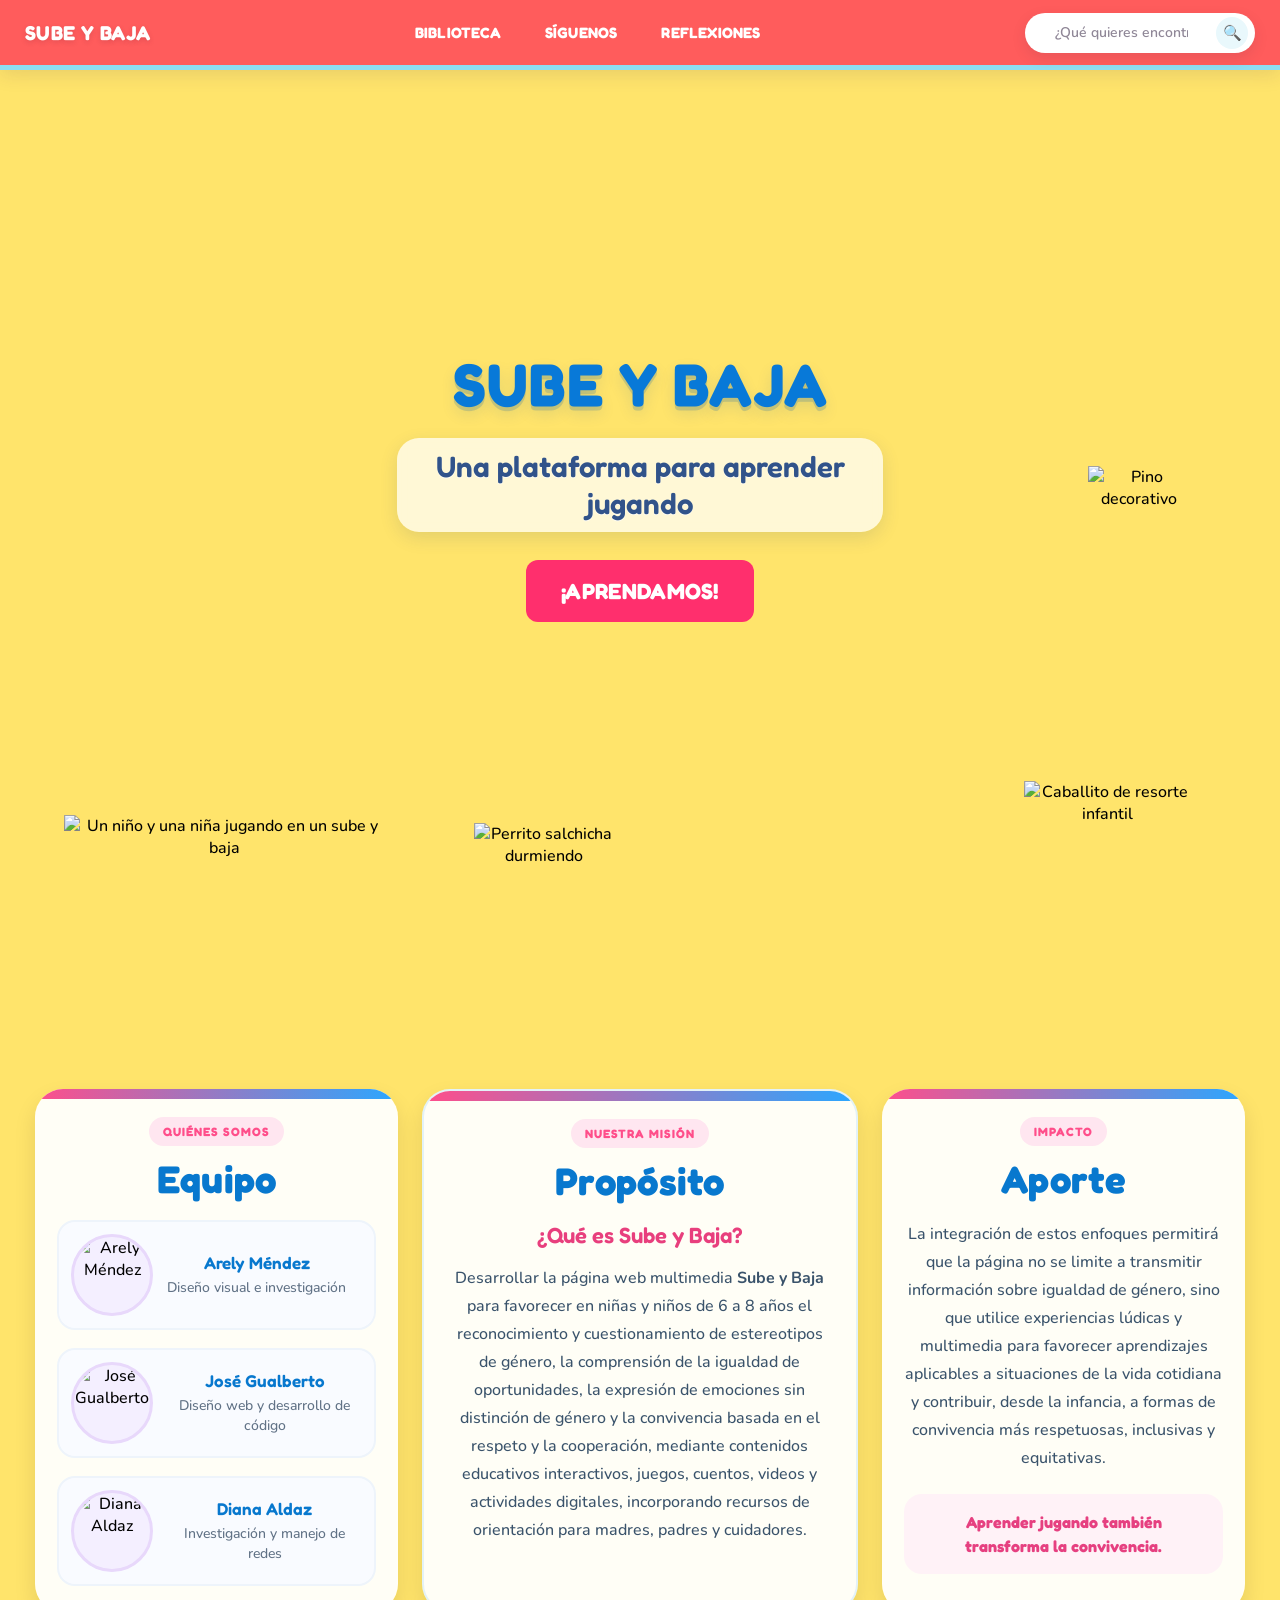
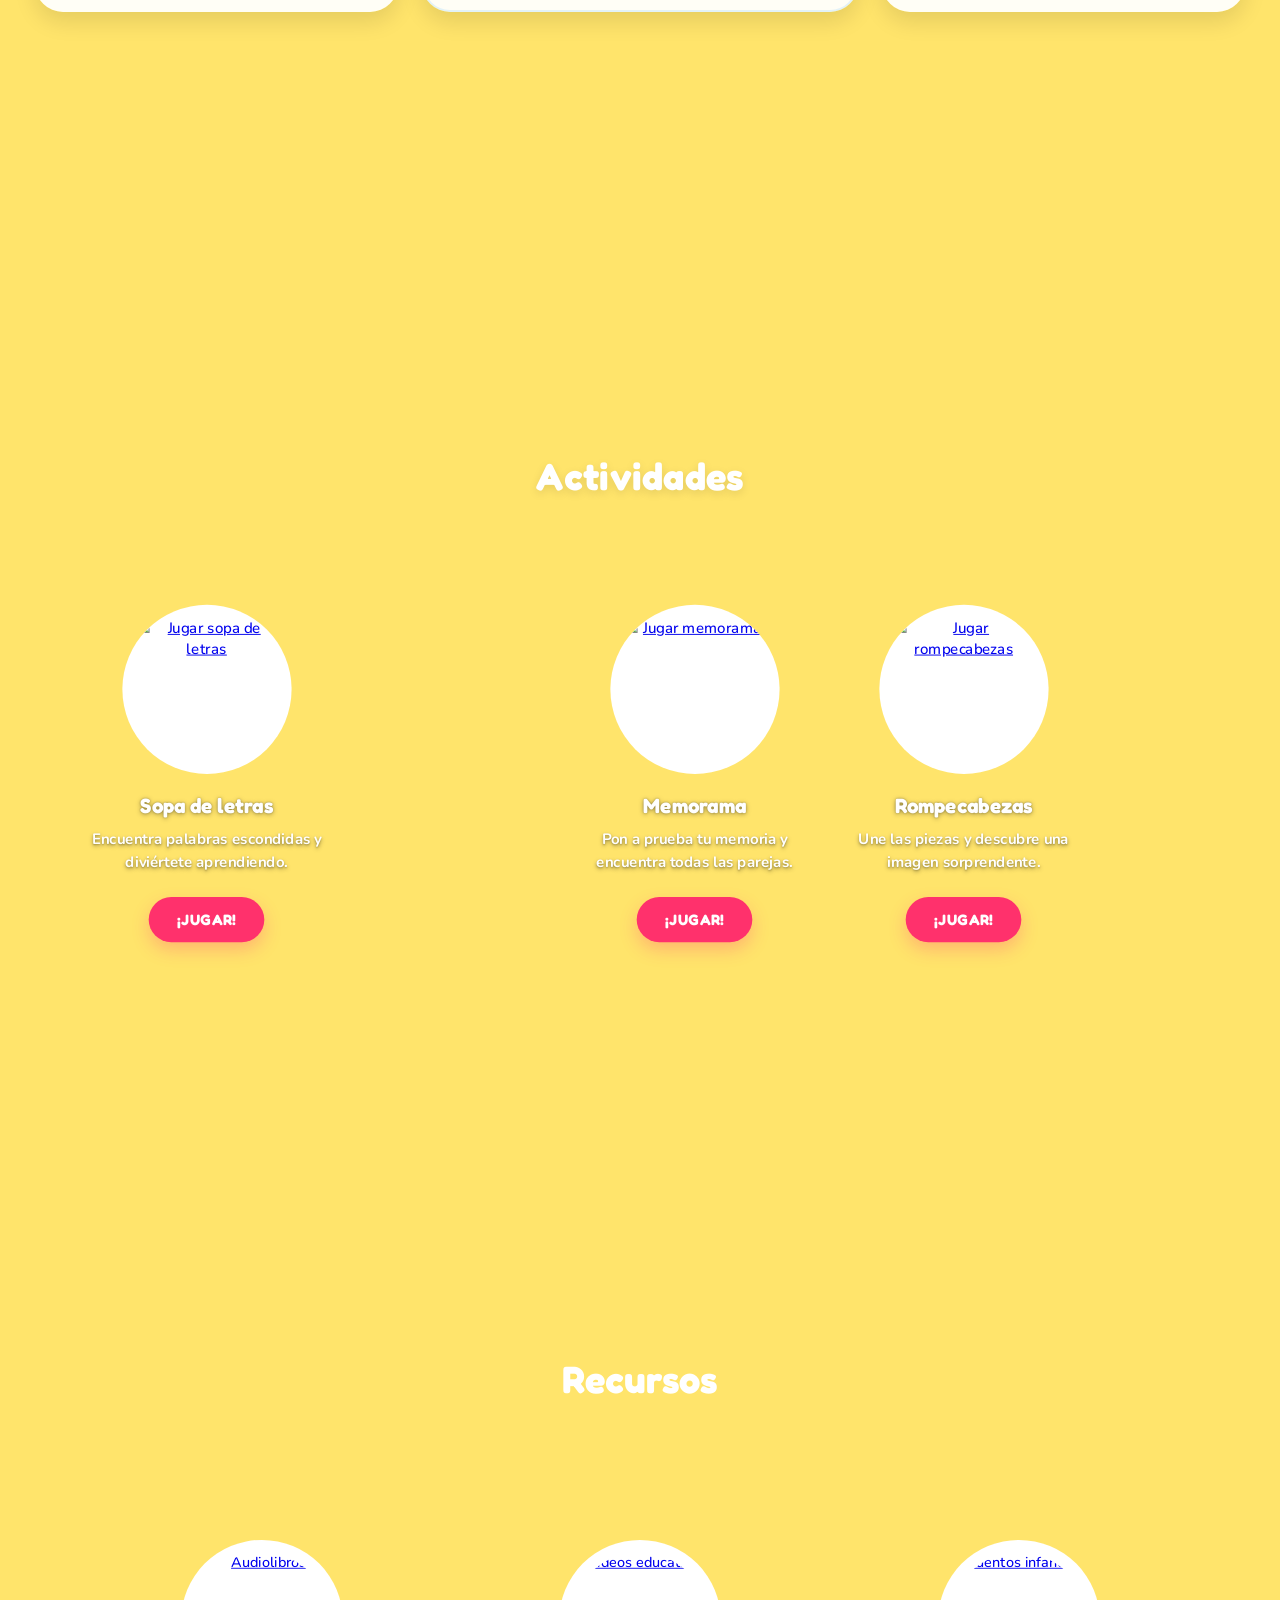
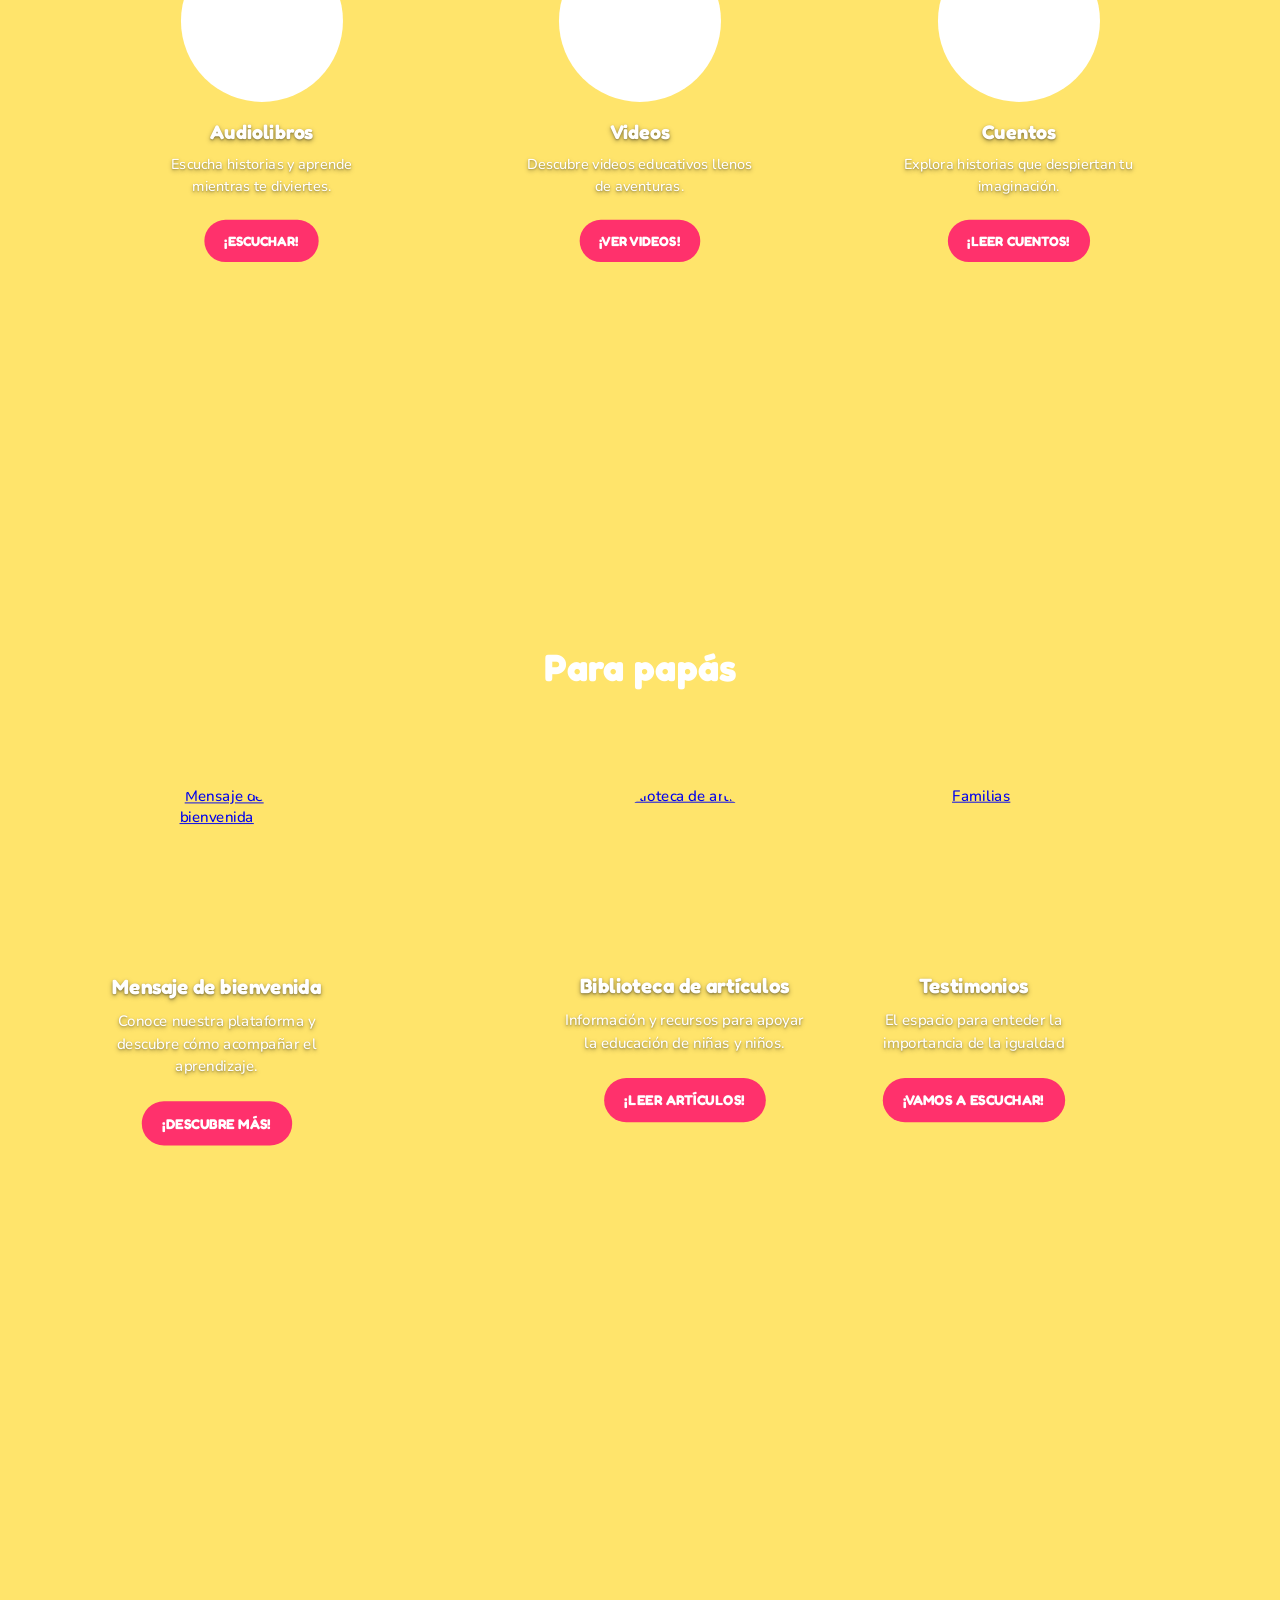
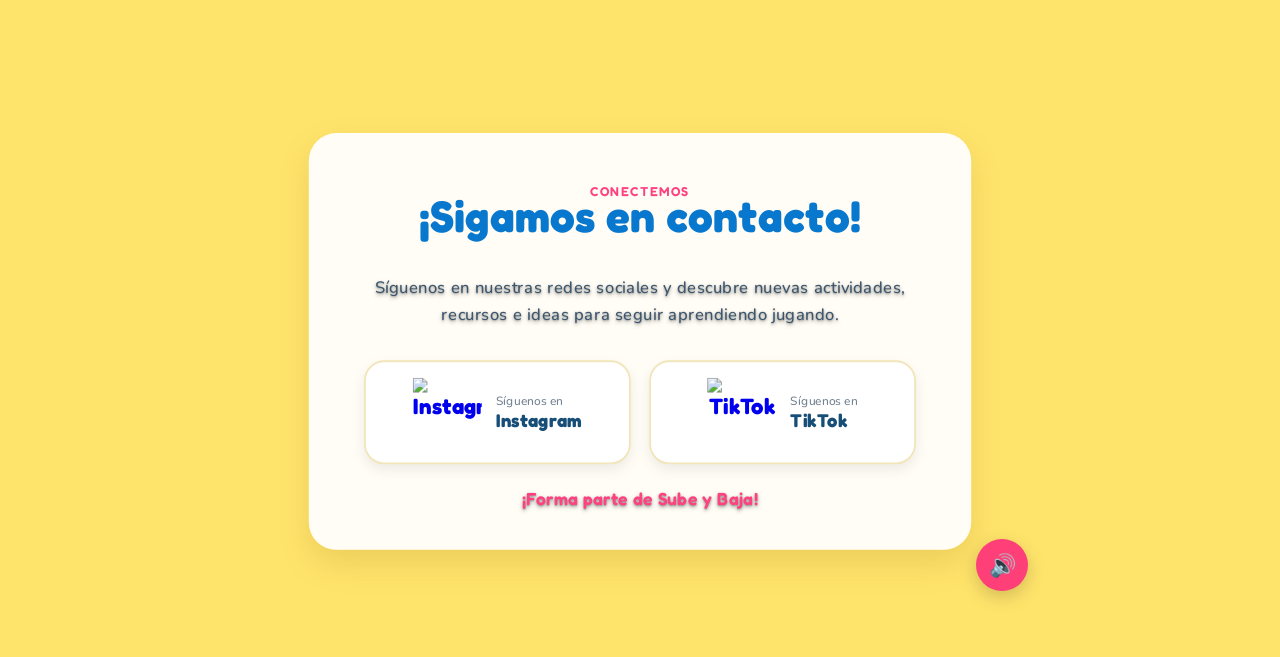
==== index.html @ 39d64b4e "Add files via upload" ====
<!DOCTYPE html>
<html lang="es">

<head>
    <meta charset="UTF-8">
    <meta name="viewport" content="width=device-width, initial-scale=1.0">

    <title>Sube y Baja</title>
    <link rel="icon" type="image/png" href="imagenes/icono.png">
    
<link rel="icon" id="favicon-animado" type="image/png" href="imagenes/icono.png">

<link rel="preconnect" href="https://fonts.googleapis.com">
<link rel="preconnect" href="https://fonts.gstatic.com" crossorigin>

<link href="https://fonts.googleapis.com/css2?family=Fredoka:wght@400;500;600;700&family=Nunito:wght@400;500;600;700;800&display=swap" rel="stylesheet">
    <link rel="stylesheet" href="estilo.css">
</head>

<script>
    const favicon = document.getElementById("favicon-animado");

    const imagen = new Image();

    const canvas = document.createElement("canvas");
    canvas.width = 64;
    canvas.height = 64;

    const ctx = canvas.getContext("2d");

    let angulo = 0;

    // Configurar la carga ANTES de asignar la imagen
    imagen.onload = function () {

        if (window.matchMedia("(prefers-reduced-motion: reduce)").matches) {
            return;
        }

        setInterval(function () {

            ctx.clearRect(0, 0, 64, 64);

            ctx.save();
            ctx.translate(32, 32);
            ctx.rotate(angulo * Math.PI / 180);

            ctx.drawImage(imagen, -28, -28, 56, 56);

            ctx.restore();

            favicon.href = canvas.toDataURL("image/png");

            angulo = (angulo + 9) % 360;

        }, 100);
    };

    imagen.src = "imagenes/icono.png";
</script>
<body>

    <header class="barra-superior">

        <div class="logo">
            SUBE Y BAJA
        </div>

        <nav class="menu">
    
<a href="paginas/biblioteca.html">BIBLIOTECA</a>
<a href="#contacto">SÍGUENOS</a>
<a href="paginas/familias.html">REFLEXIONES</a>

</nav>

        
<!-- BUSCADOR FUNCIONAL -->

<form class="buscador" id="buscador-sitio">

    <input
        type="search"
        id="campo-busqueda"
        placeholder="¿Qué quieres encontrar?"
        aria-label="Buscar contenido"
        required>

    <button type="submit" aria-label="Buscar">
        🔍
    </button>

</form>

    </header>

    <main class="inicio">
        
<!-- CUATRO NUBES ANIMADAS -->

<img src="imagenes/nube1.png"
     class="nube nube-1"
     alt=""
     aria-hidden="true">

<img src="imagenes/nube2.png"
     class="nube nube-2"
     alt=""
     aria-hidden="true">

<img src="imagenes/nube3.png"
     class="nube nube-3"
     alt=""
     aria-hidden="true">

<img src="imagenes/nube4.png"
     class="nube nube-4"
     alt=""
     aria-hidden="true">
     
<!-- CABALLITO ANIMADO -->

<img
    src="imagenes/preview-caballito.png"
    class="caballito-animado"
    alt="Caballito de resorte infantil">
    <!-- PINO DECORATIVO -->
<img
    src="imagenes/pino1.png"
    class="pino-animado"
    alt="Pino decorativo">
    
<!-- PERRITO DURMIENDO -->

<div class="perrito-interactivo">

    <img
        src="imagenes/pepin2.png"
        class="perrito-img perrito-dormido-img"
        alt="Perrito salchicha durmiendo">

    <img
        src="imagenes/pepin-despierto.png"
        class="perrito-img perrito-despierto-img"
        alt="Perrito salchicha despierto">

</div>
        
<!-- SUBE Y BAJA: PRUEBA DE POSICIÓN -->


<!-- SUBE Y BAJA POR CAPAS -->

<img
    src="imagenes/preview-subeybaja.png"
    class="subeybaja-preview"
    alt="Un niño y una niña jugando en un sube y baja">

        <section class="presentacion">

            <h1>SUBE Y BAJA</h1>

            <p>
                Una plataforma para aprender jugando
            </p>

          <a href="#actividades" class="boton-aprender">
    ¡APRENDAMOS!
</a>
        </section>

    </main>

    <script src="script.js"></script>


<section class="seccion seccion-2">
    
<!-- CONTENIDO DE LA SECCIÓN: QUÉ ES SUBE Y BAJA -->

<div class="presentacion-proyecto">

    <!-- EQUIPO -->
    <article class="bloque-proyecto bloque-equipo">
        <span class="etiqueta-bloque">QUIÉNES SOMOS</span>
        <h2>Equipo</h2>

        <div class="integrantes">

            <div class="integrante">
                <img
                    src="imagenes/arely.png"
                    alt="Arely Méndez">

                <div class="integrante-texto">
                    <h3>Arely Méndez</h3>
                    <p>Diseño visual e investigación</p>
                </div>
            </div>

            <div class="integrante">
                <img
                    src="imagenes/jose.png"
                    alt="José Gualberto">

                <div class="integrante-texto">
                    <h3>José Gualberto</h3>
                    <p>Diseño web y desarrollo de código</p>
                </div>
            </div>

            <div class="integrante">
                <img
                    src="imagenes/diana.png"
                    alt="Diana Aldaz">

                <div class="integrante-texto">
                    <h3>Diana Aldaz</h3>
                    <p>Investigación y manejo de redes</p>
                </div>
            </div>

        </div>
    </article>

    <!-- PROPÓSITO -->
    <article class="bloque-proyecto bloque-proposito destacada">
        <span class="etiqueta-bloque">NUESTRA MISIÓN</span>
        <h2>Propósito</h2>

        <h3>¿Qué es Sube y Baja?</h3>

        <p class="texto-largo">
            Desarrollar la página web multimedia <strong>Sube y Baja</strong>
            para favorecer en niñas y niños de 6 a 8 años el reconocimiento
            y cuestionamiento de estereotipos de género, la comprensión de
            la igualdad de oportunidades, la expresión de emociones sin
            distinción de género y la convivencia basada en el respeto y la
            cooperación, mediante contenidos educativos interactivos, juegos,
            cuentos, videos y actividades digitales, incorporando recursos de
            orientación para madres, padres y cuidadores.
        </p>
    </article>

    <!-- APORTE -->
    <article class="bloque-proyecto bloque-aporte">
        <span class="etiqueta-bloque">IMPACTO</span>
        <h2>Aporte</h2>

        <p class="texto-largo">
            La integración de estos enfoques permitirá que la página no se
            limite a transmitir información sobre igualdad de género, sino
            que utilice experiencias lúdicas y multimedia para favorecer
            aprendizajes aplicables a situaciones de la vida cotidiana y
            contribuir, desde la infancia, a formas de convivencia más
            respetuosas, inclusivas y equitativas.
        </p>

        <div class="frase-aporte">
            Aprender jugando también transforma la convivencia. 
        </div>
    </article>

</div>
</section>



<!-- SECCIÓN ACTIVIDADES -->

<section class="seccion seccion-3" id="actividades">

    <h2 class="actividades-titulo">Actividades</h2>

    <div class="actividades-contenedor">

        <!-- SOPA DE LETRAS -->

        <div class="actividad-tarjeta">

            <a href="paginas/sopaletras.html"
               class="actividad-imagen-enlace">

                <img src="imagenes/sopaletras.png"
                     alt="Jugar sopa de letras">

            </a>

            <h3>Sopa de letras</h3>

            <p>
                Encuentra palabras escondidas
                y diviértete aprendiendo.
            </p>

            <a href="paginas/sopaletras.html"
               class="actividad-boton">
                ¡JUGAR!
            </a>

        </div>


        <!-- MEMORAMA -->

        <div class="actividad-tarjeta">

            <a href="paginas/memorama.html"
               class="actividad-imagen-enlace">

                <img src="imagenes/Memorama.png"
                     alt="Jugar memorama">

            </a>

            <h3>Memorama</h3>

            <p>
                Pon a prueba tu memoria
                y encuentra todas las parejas.
            </p>

            <a href="paginas/memorama.html"
               class="actividad-boton">
                ¡JUGAR!
            </a>

        </div>


        <!-- ROMPECABEZAS -->

        <div class="actividad-tarjeta">

            <a href="paginas/rompecabezas.html"
               class="actividad-imagen-enlace">

                <img src="imagenes/rompecabezas.png"
                     alt="Jugar rompecabezas">

            </a>

            <h3>Rompecabezas</h3>

            <p>
                Une las piezas y descubre
                una imagen sorprendente.
            </p>

            <a href="paginas/rompecabezas.html"
               class="actividad-boton">
                ¡JUGAR!
            </a>

        </div>

    </div>

</section>



<!-- SECCIÓN RECURSOS -->

<section class="seccion seccion-4" id="recursos">

    <h2 class="recursos-titulo">Recursos</h2>

    <div class="recursos-contenedor">

        <!-- AUDIOLIBROS -->

        <div class="recurso-tarjeta">

            <a href="paginas/audiolibros.html" class="recurso-imagen-enlace">
                <img src="imagenes/audiolibro1.png"
                     alt="Audiolibros">
            </a>

            <h3>Audiolibros</h3>

            <p>
                Escucha historias y aprende
                mientras te diviertes.
            </p>

            <a href="paginas/audiolibros.html" class="recurso-boton">
                ¡ESCUCHAR!
            </a>

        </div>


        <!-- VIDEOS -->

        <div class="recurso-tarjeta">

            <a href="paginas/videos.html" class="recurso-imagen-enlace">
                <img src="imagenes/videos2.png"
                     alt="Videos educativos">
            </a>

            <h3>Videos</h3>

            <p>
                Descubre videos educativos
                llenos de aventuras.
            </p>

            <a href="paginas/videos.html" class="recurso-boton">
                ¡VER VIDEOS!
            </a>

        </div>


        <!-- CUENTOS -->

        <div class="recurso-tarjeta">

            <a href="paginas/cuentos.html" class="recurso-imagen-enlace">
                <img src="imagenes/cuentos3.png"
                     alt="Cuentos infantiles">
            </a>

            <h3>Cuentos</h3>

            <p>
                Explora historias que despiertan
                tu imaginación.
            </p>

            <a href="paginas/cuentos.html" class="recurso-boton">
                ¡LEER CUENTOS!
            </a>

        </div>

    </div>

</section>


<!-- SECCIÓN PARA PAPÁS -->


<section class="seccion seccion-5" id="papas">

    <h2 class="papas-titulo">Para papás</h2>

    <div class="papas-contenedor">

        <!-- BIENVENIDA -->
        <div class="papas-tarjeta">

            <a href="paginas/bienvenida.html" class="papas-imagen-enlace">
                <img src="imagenes/bienvenida1.png"
                     alt="Mensaje de bienvenida">
            </a>

            <h3>Mensaje de bienvenida</h3>

            <p>
                Conoce nuestra plataforma y descubre
                cómo acompañar el aprendizaje.
            </p>

            <a href="paginas/bienvenida.html" class="papas-boton"> 
                ¡DESCUBRE MÁS!
            </a>

        </div>

        <!-- ARTÍCULOS -->
        <div class="papas-tarjeta">

            <a href="paginas/articulos.html" class="papas-imagen-enlace">
                <img src="imagenes/biblioteca3.png"
                     alt="Biblioteca de artículos">
            </a>

            <h3>Biblioteca de artículos</h3>

            <p>
                Información y recursos para apoyar
                la educación de niñas y niños.
            </p>

            <a href="paginas/articulos.html" class="papas-boton">
                ¡LEER ARTÍCULOS!
            </a>

        </div>

        <!-- FAMILIAS -->
        <div class="papas-tarjeta">

            <a href="paginas/familias.html" class="papas-imagen-enlace">
                <img src="imagenes/familias2.png"
                     alt="Familias">
            </a>

            <h3>Testimonios</h3>

            <p>
                El espacio para enteder la importancia de la igualdad
            </p>

            <a href="paginas/familias.html" class="papas-boton">
                ¡VAMOS A ESCUCHAR!
            </a>

        </div>

    </div>

</section>

                

<section class="seccion seccion-6">
    <h2>
<!-- ==================================
     SECCIÓN CONTACTO
================================== -->

<section class="seccion seccion-6" id="contacto">

    <!-- ==================================
     CONTACTO
================================== -->

<section class="seccion seccion-6" id="contacto">

    <div class="contacto-tarjeta">

        <div class="contacto-texto">

            <span class="contacto-etiqueta">
                CONECTEMOS 
            </span>

            <h2>¡Sigamos en contacto!</h2>

            <p>
                Síguenos en nuestras redes sociales y descubre
                nuevas actividades, recursos e ideas para
                seguir aprendiendo jugando.
            </p>

        </div>

        <div class="contacto-redes">

            <!-- INSTAGRAM -->

            <a
                href="https://www.instagram.com/subeybaja.proyectoseducativos?stkn=MTRnNXMydmJoOWRicg=="
                target="_blank"
                rel="noopener noreferrer"
                class="red-social">

                <img
                    src="imagenes/instagramboton.png"
                    alt="Instagram">

                <div>
                    <span>Síguenos en</span>
                    <strong>Instagram</strong>
                </div>

            </a>

            <!-- TIKTOK -->

            <a
                href="https://www.tiktok.com/@subeybaja.proyectos?_r=1&_t=ZS-99p7Ypb1qQG"
                target="_blank"
                rel="noopener noreferrer"
                class="red-social">

                <img
                    src="imagenes/tiktokboton.png"
                    alt="TikTok">

                <div>
                    <span>Síguenos en</span>
                    <strong>TikTok</strong>
                </div>

            </a>

        </div>

        <p class="contacto-final">
            ¡Forma parte de Sube y Baja! 
        </p>

    </div>

</section>
<audio
    id="musica-fondo"
    src="sonidos/melodia-fondo.mp3"
    loop
    preload="auto">
</audio>

<button
    id="boton-musica"
    class="boton-musica"
    type="button"
    aria-label="Activar o desactivar música">
    🔊
</button>
<script src="script.js"></script>
<script src="botones-sonido.js"></script>
<script src="animaciones.js"></script>
<script src="musica.js"></script>

</body>
</html>
---- estilo.css ----
* {
    box-sizing: border-box;
}

body {
    margin: 0;
    font-family: Arial, sans-serif;
    background-color: #ffe46b;
}

.barra-superior {
    height: 70px;
    background-color: #ff5c5c;

    display: flex;
    align-items: center;
    justify-content: space-between;

    padding: 0 25px;
}

.logo {
    color: white;
    font-size: 18px;
    font-weight: bold;
}

.menu {
    display: flex;
    gap: 15px;
}

.menu a {
    color: white;
    text-decoration: none;
    font-weight: bold;
    font-size: 14px;

    padding: 8px 12px;
    border-radius: 20px;
}

.menu a:hover {
    background-color: rgba(255, 255, 255, 0.2);
}

.buscador {
    display: flex;
    align-items: center;
}

.buscador input {
    width: 180px;
    padding: 10px 14px;

    border: none;
    border-radius: 20px 0 0 20px;

    outline: none;
}

.buscador button {
    padding: 10px 14px;

    border: none;
    border-radius: 0 20px 20px 0;

    cursor: pointer;
}

.inicio {
background-image: url("imagenes/fondodeinicio.png");
background-size: cover;
background-position: center;
background-repeat: no-repeat;
    min-height: calc(100vh - 70px);

    display: flex;
    justify-content: center;
    align-items: center;

    text-align: center;
}

.presentacion {
    max-width: 600px;
    padding: 30px;
}

.presentacion h1 {
    margin: 0;

    font-size: 60px;
    color: #0879d9;
}

.presentacion p {
    font-size: 28px;
    color: #6b4b26;

    margin-top: 15px;
    margin-bottom: 30px;
}

.boton-aprender {
    display: inline-block;

    padding: 18px 35px;

    background-color: #ff2f6d;
    color: white;

    text-decoration: none;
    font-size: 22px;
    font-weight: bold;

    border-radius: 12px;

    transition: transform 0.2s;
}

.boton-aprender:hover {
    transform: scale(1.08);
}

.seccion {
    min-height: 100vh;
    display: flex;
    flex-direction: column;
    justify-content: center;
    align-items: center;
    text-align: center;
    padding: 50px;
}

.seccion-2 {
    background-image: url("imagenes/fondoamarillo1.png");
    background-size: cover;
    background-position: center;
    background-repeat: no-repeat;
}

.seccion-3 {
    background-image: url("imagenes/fondorosa3.png");
    background-size: cover;
    background-position: center;
    background-repeat: no-repeat;
}

.seccion-4 {
    background-image: url("imagenes/fondoverde2.png");
    background-size: cover;
    background-position: center;
    background-repeat: no-repeat;
}

.seccion-5 {
    background-image: url("imagenes/fondorosa3.png");
    background-size: cover;
    background-position: center;
    background-repeat: no-repeat;
}

.seccion-6 {
    background-image: url("imagenes/fondoamarillo1.png");
    background-size: cover;
    background-position: center;
    background-repeat: no-repeat;
}

/* TAMAÑO SEGURO DE LAS IMÁGENES DE PARA PAPÁS */

.seccion-5 .papas-imagen-enlace {
    display: block;
    width: 180px;
    height: 180px;
    flex-shrink: 0;
    overflow: hidden;
    border-radius: 50%;
}

.seccion-5 .papas-imagen-enlace > img {
    display: block;
    width: 100%;
    height: 100%;
    object-fit: contain;
    border-radius: 50%;
}

/* RESTAURAR PARA PAPÁS */

.seccion-5 {
    display: flex;
    flex-direction: column;
    justify-content: center;
    align-items: center;
    gap: 35px;
    padding: 70px 25px;
    min-height: 100vh;
}

.seccion-5 .papas-titulo {
    font-size: 38px;
    color: white;
    text-align: center;
    margin: 0;
}

.seccion-5 .papas-contenedor {
    display: grid;
    grid-template-columns: repeat(3, minmax(0, 1fr));
    gap: 35px;
    width: 100%;
    max-width: 1100px;
    align-items: start;
}

.seccion-5 .papas-tarjeta {
    display: flex;
    flex-direction: column;
    align-items: center;
    width: 100%;
    min-width: 0;
    text-align: center;
    color: white;
}

.seccion-5 .papas-imagen-enlace {
    display: block;
    width: 180px;
    height: 180px;
    max-width: 100%;
    flex-shrink: 0;
    margin-bottom: 20px;
    border-radius: 50%;
    overflow: hidden;
    transition: transform 0.3s ease;
}

.seccion-5 .papas-imagen-enlace > img {
    display: block;
    width: 100%;
    height: 100%;
    max-width: 100%;
    object-fit: cover;
    border-radius: 50%;
}

.seccion-5 .papas-tarjeta h3 {
    color: white;
    font-size: 22px;
    margin: 0 0 12px;
}

.seccion-5 .papas-tarjeta p {
    color: white;
    font-size: 16px;
    line-height: 1.5;
    margin: 0 0 25px;
    max-width: 260px;
}

.seccion-5 .papas-boton {
    display: inline-block;
    margin-top: auto;
    padding: 14px 22px;
    background-color: #ff316c;
    color: white;
    font-size: 15px;
    font-weight: bold;
    text-decoration: none;
    border-radius: 25px;
    transition: transform 0.3s ease;
}

@media (hover: hover) {
    .seccion-5 .papas-imagen-enlace:hover,
    .seccion-5 .papas-boton:hover {
        transform: scale(1.07);
    }
}

@media (max-width: 700px) {
    .seccion-5 .papas-contenedor {
        grid-template-columns: 1fr;
        gap: 55px;
        max-width: 350px;
    }
}

/* BOTÓN DEL MEMORAMA */

.boton-memorama {
    display: inline-block;
    padding: 18px 35px;
    margin-top: 25px;

    background-color: #ff316c;
    color: white;

    font-size: 22px;
    font-weight: bold;
    text-decoration: none;

    border-radius: 40px;
    cursor: pointer;

    transition: transform 0.3s ease;
}

/* Movimiento al acercar el mouse */

.boton-memorama:hover {
    transform: scale(1.07);
    background-color: #e91e63;
}

/* ANIMACIÓN EXCLUSIVA DEL PRIMER BOTÓN */

@media (hover: hover) {

    .bienvenida-movimiento:hover {
        animation: saltito-bienvenida 0.65s ease-in-out;
    }

}

@keyframes saltito-bienvenida {

    0% {
        transform: translateY(0) rotate(0deg);
    }

    30% {
        transform: translateY(-12px) rotate(-5deg);
    }

    60% {
        transform: translateY(-6px) rotate(5deg);
    }

    100% {
        transform: translateY(0) rotate(0deg);
    }

}

@media (prefers-reduced-motion: reduce) {

    .bienvenida-movimiento {
        animation: none !important;
        transition: none !important;
    }

}

/* ANIMACIÓN DE LOS TRES BOTONES DE PARA PAPÁS */

@media (hover: hover) and (pointer: fine) {

    .seccion-5 .papas-tarjeta:hover .papas-imagen-enlace {
        animation: saltito-papas 0.6s ease-in-out;
    }

}

/* Movimiento infantil */

@keyframes saltito-papas {

    0% {
        transform: translateY(0) rotate(0deg);
    }

    30% {
        transform: translateY(-15px) rotate(-6deg);
    }

    60% {
        transform: translateY(-5px) rotate(6deg);
    }

    100% {
        transform: translateY(0) rotate(0deg);
    }

}

/* Respetar movimiento reducido */

@media (prefers-reduced-motion: reduce) {

    .seccion-5 .papas-imagen-enlace {
        animation: none !important;
    }

}
body.pagina-bienvenida {
    margin: 0;
    min-height: 100vh;
    background-color: #6388ff;
    background-image: url("imagenes/fondoazul1.png");
    background-size: cover;
    background-position: center;
    background-repeat: no-repeat;
}

/* ==================================
   RECURSOS
================================== */

/* TÍTULO */

.seccion-4 .recursos-titulo {
    font-size: 38px;
    color: white;
    text-align: center;
    margin: 0 0 35px;
}

/* CONTENEDOR DE LAS TRES COLUMNAS */

.seccion-4 .recursos-contenedor {
    display: grid;
    grid-template-columns: repeat(3, minmax(0, 1fr));

    gap: 35px;

    width: 100%;
    max-width: 1100px;

    align-items: start;
}

/* CADA TARJETA */

.seccion-4 .recurso-tarjeta {
    display: flex;
    flex-direction: column;
    align-items: center;

    width: 100%;
    min-width: 0;

    text-align: center;
    color: white;
}

/* ENLACE CIRCULAR DE LA IMAGEN */


/* CÍRCULOS BLANCOS DE RECURSOS */

.seccion-4 .recurso-imagen-enlace {
    display: flex;
    justify-content: center;
    align-items: center;

    width: 180px;
    height: 180px;

    margin-bottom: 20px;

    background-color: white;
    border-radius: 50%;
    overflow: hidden;

    transition: transform 0.3s ease;
}

/* IMAGEN INTERIOR */


.seccion-4 .recurso-imagen-enlace img {
    display: block;

    width: 85%;
    height: 85%;

    object-fit: contain;
    border-radius: 50%;
}
/* TÍTULOS */

.seccion-4 .recurso-tarjeta h3 {
    color: white;
    font-size: 22px;
    margin: 0 0 12px;
}

/* DESCRIPCIONES */

.seccion-4 .recurso-tarjeta p {
    color: white;
    font-size: 16px;
    line-height: 1.5;

    max-width: 260px;
    margin: 0 0 25px;
}

/* BOTONES ROSAS */

.seccion-4 .recurso-boton {
    display: inline-block;

    margin-top: auto;
    padding: 14px 22px;

    background-color: #ff316c;
    color: white;

    text-decoration: none;
    font-size: 15px;
    font-weight: bold;

    border-radius: 30px;

    transition: transform 0.3s ease;
}

/* ANIMACIONES */

@media (hover: hover) and (pointer: fine) {

    .seccion-4 .recurso-tarjeta:hover
    .recurso-imagen-enlace {
        transform: translateY(-10px) scale(1.07);
    }

    .seccion-4 .recurso-boton:hover {
        transform: scale(1.07);
    }

}

/* ADAPTACIÓN PARA CELULARES */

@media (max-width: 700px) {

    .seccion-4 .recursos-contenedor {
        grid-template-columns: 1fr;
        gap: 50px;
        max-width: 350px;
    }

    .seccion-4 .recursos-titulo {
        font-size: 30px;
    }

}

/* ACCESIBILIDAD */

.seccion-4 a:focus-visible {
    outline: 3px solid white;
    outline-offset: 5px;
}

@media (prefers-reduced-motion: reduce) {

    .seccion-4 .recurso-imagen-enlace,
    .seccion-4 .recurso-boton {
        transition: none;
    }

}

/* SALTITO DE LOS TRES ICONOS */

@media (hover: hover) and (pointer: fine) {

    .seccion-4 .recurso-tarjeta:hover .recurso-imagen-enlace {
        animation: saltito-recursos 0.6s ease-in-out;
    }

}

/* MOVIMIENTO INFANTIL */

@keyframes saltito-recursos {

    0% {
        transform: translateY(0) rotate(0deg);
    }

    30% {
        transform: translateY(-15px) rotate(-6deg);
    }

    60% {
        transform: translateY(-5px) rotate(6deg);
    }

    100% {
        transform: translateY(0) rotate(0deg);
    }

}

/* RESPETAR MOVIMIENTO REDUCIDO */

@media (prefers-reduced-motion: reduce) {

    .seccion-4 .recurso-imagen-enlace {
        animation: none !important;
        transition: none;
    }

}
html {
    scroll-behavior: smooth;
}

/* CORREGIR TAMAÑO DE LOS ICONOS DE ACTIVIDADES */

.seccion-3 .actividad-imagen-enlace {
    display: flex;
    justify-content: center;
    align-items: center;

    width: 180px;
    height: 180px;

    background-color: white;
    border-radius: 50%;
    overflow: hidden;

    margin-bottom: 20px;
}

.seccion-3 .actividad-imagen-enlace img {
    display: block;
    width: 90%;
    height: 90%;
    max-width: 100%;
    object-fit: contain;
}

/* RESTAURAR LAS TRES COLUMNAS */

.seccion-3 .actividades-contenedor {
    display: grid;
    grid-template-columns: repeat(3, minmax(0, 1fr));
    gap: 35px;

    width: 100%;
    max-width: 1100px;
    align-items: start;
}

.seccion-3 .actividad-tarjeta {
    display: flex;
    flex-direction: column;
    align-items: center;
    text-align: center;
    min-width: 0;
}

/* ADAPTACIÓN A CELULARES */

@media (max-width: 700px) {
    .seccion-3 .actividades-contenedor {
        grid-template-columns: 1fr;
        max-width: 350px;
    }
}

/* =====================================
   ACTIVIDADES - DISEÑO DE TRES COLUMNAS
===================================== */

/* DISTRIBUCIÓN GENERAL */

.seccion-3#actividades {
    display: flex;
    flex-direction: column;
    justify-content: center;
    align-items: center;

    min-height: 100vh;
    padding: 65px 25px;
    gap: 0;
}

/* TÍTULO */

#actividades .actividades-titulo {
    color: white;
    font-size: 38px;
    text-align: center;

    margin: 0 0 40px;
}

/* TRES COLUMNAS */

#actividades .actividades-contenedor {
    display: grid;
    grid-template-columns: repeat(3, minmax(0, 1fr));

    width: 100%;
    max-width: 1100px;

    gap: 35px;
    align-items: stretch;
}

/* CADA TARJETA */

#actividades .actividad-tarjeta {
    display: flex;
    flex-direction: column;
    align-items: center;

    width: 100%;
    min-width: 0;

    text-align: center;
    color: white;
}

/* CÍRCULO BLANCO */

#actividades .actividad-imagen-enlace {
    display: flex;
    justify-content: center;
    align-items: center;

    width: 180px;
    height: 180px;
    max-width: 100%;
    flex-shrink: 0;

    background-color: white;
    border-radius: 50%;

    overflow: hidden;
    margin-bottom: 20px;

    transition: transform 0.3s ease;
}

/* TAMAÑO DE LOS ICONOS */

#actividades .actividad-imagen-enlace img {
    display: block;

    width: 85%;
    height: 85%;
    max-width: 100%;

    object-fit: contain;
    border-radius: 0;
}

/* TÍTULOS */

#actividades .actividad-tarjeta h3 {
    color: white;
    font-size: 22px;
    font-weight: bold;

    margin: 0 0 12px;
}

/* DESCRIPCIONES */

#actividades .actividad-tarjeta p {
    color: white;
    font-size: 16px;
    line-height: 1.5;

    max-width: 260px;
    margin: 0 0 25px;
}

/* BOTONES ROSAS */

#actividades .actividad-boton {
    display: inline-block;

    margin-top: auto;
    padding: 14px 30px;

    background-color: #ff316c;
    color: white;

    font-size: 16px;
    font-weight: bold;
    text-decoration: none;

    border-radius: 30px;

    transition: transform 0.3s ease;
}

/* ANIMACIONES */

@media (hover: hover) and (pointer: fine) {

    #actividades .actividad-tarjeta:hover
    .actividad-imagen-enlace {
        animation: saltito-juegos 0.6s ease-in-out;
    }

    #actividades .actividad-boton:hover {
        background-color: #e91e63;
        transform: scale(1.08);
    }

}

/* SALTITO DE LOS ICONOS */

@keyframes saltito-juegos {

    0% {
        transform: translateY(0) rotate(0deg);
    }

    30% {
        transform: translateY(-15px) rotate(-6deg);
    }

    60% {
        transform: translateY(-5px) rotate(6deg);
    }

    100% {
        transform: translateY(0) rotate(0deg);
    }

}

/* VERSIÓN CELULAR */

@media (max-width: 700px) {

    #actividades .actividades-contenedor {
        grid-template-columns: 1fr;
        max-width: 350px;
        gap: 50px;
    }

    #actividades .actividades-titulo {
        font-size: 30px;
    }

}

/* ACCESIBILIDAD */

#actividades a:focus-visible {
    outline: 3px solid white;
    outline-offset: 5px;
}

@media (prefers-reduced-motion: reduce) {

    #actividades .actividad-imagen-enlace {
        animation: none !important;
        transition: none;
    }

}

/* =====================================
   SUBE Y BAJA - PRUEBA DE POSICIÓN
===================================== */

/* Permite colocar elementos sobre el paisaje */

.inicio {
    position: relative;
}

/* Ilustración del sube y baja */

.inicio .subeybaja-preview {
    position: absolute;

    bottom: 5%;
    left: 5%;

    width: clamp(180px, 25vw, 350px);
    height: auto;

    z-index: 1;

    pointer-events: auto;
}

/* Mantener el título y el botón delante */

.inicio .presentacion {
    position: relative;
    z-index: 2;
}
/* =====================================
   SUBE Y BAJA - PREVIEW
===================================== */

.inicio {
    position: relative;
}

.inicio .subeybaja-preview {
    position: absolute;

    bottom: 5%;
    left: 5%;

    width: clamp(180px, 25vw, 350px);
    height: auto;

    z-index: 1;
}

/* El texto y botón quedan por encima */
.inicio .presentacion {
    position: relative;
    z-index: 2;
}

/* ANIMACIÓN DEL SUBE Y BAJA */

.inicio .subeybaja-preview {
    pointer-events: auto;
    transform-origin: 50% 70%;
    transition: transform 0.3s ease;
}

/* Movimiento cuando acercas el mouse */

@media (hover: hover) and (pointer: fine) {

    .inicio .subeybaja-preview:hover {
        animation: balanceo-sube 0.8s ease-in-out infinite alternate;
    }

}

/* Balanceo */

@keyframes balanceo-sube {

    0% {
        transform: rotate(-8deg);
    }

    100% {
        transform: rotate(8deg);
    }

}

/* Respetar movimiento reducido */

@media (prefers-reduced-motion: reduce) {

    .inicio .subeybaja-preview {
        animation: none !important;
        transition: none;
    }

}

/* ==================================
   CUATRO NUBES ANIMADAS
================================== */

/* Configuración general */

.inicio {
    position: relative;
}

/* Todas las nubes */

.inicio .nube {
    position: absolute;
    height: auto;

    z-index: 1;

    /* Las nubes no interfieren con los botones */
    pointer-events: none;
}

/* NUBE 1: izquierda superior */

.inicio .nube-1 {
    top: 5%;
    left: 3%;

    width: clamp(90px, 12vw, 170px);

    animation: nube-flotar-1 9s ease-in-out infinite alternate;
}

/* NUBE 2: derecha superior */

.inicio .nube-2 {
    top: 8%;
    right: 5%;

    width: clamp(100px, 14vw, 190px);

    animation: nube-flotar-2 12s ease-in-out infinite alternate;
}

/* NUBE 3: izquierda, un poco más abajo */


/* NUBE 3: arriba, a la izquierda del título */

.inicio .nube-3 {
    top: 6%;
    left: 28%;

    width: clamp(75px, 10vw, 140px);

    animation: nube-flotar-3 15s ease-in-out infinite alternate;
}


/* NUBE 4: arriba, a la derecha del título */

.inicio .nube-4 {
    top: 5%;
    right: 29%;

    width: clamp(80px, 11vw, 155px);

    animation: nube-flotar-4 11s ease-in-out infinite alternate;
}

/* MOVIMIENTOS INDEPENDIENTES */

@keyframes nube-flotar-1 {

    from {
        transform: translate(0, 0);
    }

    to {
        transform: translate(45px, -8px);
    }

}

@keyframes nube-flotar-2 {

    from {
        transform: translate(0, 0);
    }

    to {
        transform: translate(-55px, 10px);
    }

}

@keyframes nube-flotar-3 {

    from {
        transform: translate(0, 0);
    }

    to {
        transform: translate(35px, 12px);
    }

}

@keyframes nube-flotar-4 {

    from {
        transform: translate(0, 0);
    }

    to {
        transform: translate(-40px, -12px);
    }

}

/* Título y botón por delante de las nubes */

.inicio .presentacion {
    position: relative;
    z-index: 2;
}

/* Accesibilidad: reducir animaciones */

@media (prefers-reduced-motion: reduce) {

    .inicio .nube {
        animation: none !important;
    }

}

/* ==================================
   CABALLITO DE RESORTE ANIMADO
================================== */

/* Posición del caballito */

.inicio .caballito-animado {
    position: absolute;

    bottom: 9%;
    right: 7%;

    width: clamp(110px, 13vw, 175px);
    height: auto;

    z-index: 1;

    /* No interfiere con los botones */
    pointer-events: none;

    /* Punto desde donde se balancea */
    transform-origin: center bottom;

    /* Movimiento automático */
    animation: caballo-balanceo 1.8s ease-in-out infinite alternate;
}

/* Animación */

@keyframes caballo-balanceo {

    0% {
        transform: translateY(0) rotate(-5deg);
    }

    50% {
        transform: translateY(-10px) rotate(0deg);
    }

    100% {
        transform: translateY(0) rotate(5deg);
    }

}

/* Adaptación básica para celulares */

@media (max-width: 700px) {

    .inicio .caballito-animado {
        width: 95px;
        right: 2%;
        bottom: 4%;
    }

}

/* Accesibilidad */

@media (prefers-reduced-motion: reduce) {

    .inicio .caballito-animado {
        animation: none !important;
    }

}
/* ==================================
   PINO DECORATIVO ANIMADO
================================== */

.inicio .pino-animado {
    position: absolute;

   right: 7%;
bottom: 47%; 

    width: clamp(70px, 8vw, 110px);
    height: auto;

    z-index: 1;

    pointer-events: none;

    transform-origin: center bottom;

    animation: pino-viento 3.2s ease-in-out infinite;
}

/* Movimiento suave como si soplara el aire */
@keyframes pino-viento {
    0% {
        transform: rotate(0deg);
    }

    25% {
        transform: rotate(-2deg);
    }

    50% {
        transform: rotate(1.5deg);
    }

    75% {
        transform: rotate(-1deg);
    }

    100% {
        transform: rotate(0deg);
    }
}

/* Ajuste para celular */
@media (max-width: 700px) {
    .inicio .pino-animado {
        width: 65px;
        right: 12%;
        bottom: 20%;
    }
}

/* Accesibilidad */
@media (prefers-reduced-motion: reduce) {
    .inicio .pino-animado {
        animation: none !important;
    }
}

/* ==================================
   PERRITO DURMIENDO
================================== */

.inicio .perrito-dormido {
    position: absolute;

    /* Ubicación sobre el pasto izquierdo */
    left: 37%;
    bottom: 4%;

    /* Tamaño */
    width: clamp(95px, 11vw, 145px);
    height: auto;

    z-index: 1;
    pointer-events: none;

    /* Movimiento de respiración */
    transform-origin: center bottom;
    animation: respirar-perrito 3s ease-in-out infinite;
}

/* ==================================
   PERRITO INTERACTIVO
================================== */

.inicio .perrito-interactivo {
    position: absolute;

    left: 30%;
    bottom: 2%;

    width: clamp(95px, 11vw, 145px);
    height: auto;

    z-index: 1;

    cursor: pointer;
}

/* Las dos imágenes ocupan el mismo sitio */

.inicio .perrito-img {
    display: block;
    width: 100%;
    height: auto;

    transition:
        opacity 0.25s ease,
        transform 0.25s ease;
}

/* Dormido visible inicialmente */

.inicio .perrito-dormido-img {
    opacity: 1;
}

/* Despierto oculto */

.inicio .perrito-despierto-img {
    position: absolute;
    left: 0;
    bottom: 0;

    opacity: 0;
    transform: scale(0.95);
}

/* CUANDO ACERCAS EL CURSOR */

@media (hover: hover) and (pointer: fine) {

    .inicio .perrito-interactivo:hover
    .perrito-dormido-img {
        opacity: 0;
        transform: scale(0.95);
    }

    .inicio .perrito-interactivo:hover
.perrito-despierto-img {
    opacity: 1;
    transform: scale(0.85);
    transform-origin: center bottom;
}

}
.tablero-contenedor {
    background: rgba(255, 255, 255, 0.95);
    border-radius: 24px;
    padding: 12px;
    box-shadow: 0 8px 20px rgba(0, 0, 0, .10);
    min-width: 0;
}

.panel {
    background: rgba(255, 255, 255, 0.95);
    border-radius: 24px;
    padding: 20px;
    text-align: center;
    box-shadow: 0 8px 20px rgba(0, 0, 0, .10);
}

/* ==================================
   CONTACTO - SUBE Y BAJA
================================== */

/* Conservamos el fondo amarillo original */

#contacto {
    display: flex;
    align-items: center;
    justify-content: center;

    min-height: 550px;
    padding: 70px 30px;
}

/* Distribución de los tres elementos */

#contacto .contacto-contenedor {
    display: grid;

    grid-template-columns: 160px minmax(0, 500px) 160px;

    align-items: center;
    justify-content: center;

    gap: 45px;

    width: 100%;
    max-width: 1100px;

    margin: 0 auto;
}

/* ==================================
   BOTONES DE REDES SOCIALES
================================== */

/* ==================================
   CONTACTO
================================== */

#contacto {
    min-height: auto;

    display: flex;
    justify-content: center;
    align-items: center;

    padding: 80px 25px;
}

/* TARJETA PRINCIPAL */

#contacto .contacto-tarjeta {
    width: min(1050px, 100%);

    padding: 45px 55px;

    background: rgba(255, 255, 255, 0.93);

    border-radius: 30px;

    text-align: center;

    box-shadow:
        0 15px 35px rgba(120, 85, 0, 0.15);

    transition:
        transform 0.3s ease,
        box-shadow 0.3s ease;
}

/* Pequeño movimiento de toda la tarjeta */

@media (hover: hover) and (pointer: fine) {

    #contacto .contacto-tarjeta:hover {
        transform: translateY(-7px);

        box-shadow:
            0 22px 45px rgba(120, 85, 0, 0.20);
    }

}

/* ETIQUETA */

.contacto-etiqueta {
    display: inline-block;

    margin-bottom: 10px;

    color: #ff4081;

    font-size: 14px;
    font-weight: 800;

    letter-spacing: 1.5px;
}

/* TÍTULO */

#contacto h2 {
    margin: 0 0 15px;

    color: #0878ce;

    font-size: clamp(34px, 5vw, 48px);
}

/* TEXTO */

#contacto .contacto-texto p {
    max-width: 610px;

    margin: 0 auto;

    color: #3d566d;

    font-size: 18px;
    line-height: 1.6;
}

/* ==================================
   REDES
================================== */

#contacto .contacto-redes {
    display: grid;

    grid-template-columns:
        repeat(2, minmax(0, 1fr));

    gap: 20px;

    max-width: 600px;

    margin: 35px auto 25px;
}

/* BOTÓN DE CADA RED */

#contacto .red-social {
    display: flex;

    align-items: center;
    justify-content: center;

    gap: 15px;

    padding: 17px 22px;

    background: #ffffff;

    border: 2px solid #f1e6bb;
    border-radius: 22px;

    text-decoration: none;

    box-shadow:
        0 6px 15px rgba(0, 0, 0, 0.08);

    transition:
        transform 0.25s ease,
        box-shadow 0.25s ease,
        border-color 0.25s ease;
}

/* ICONOS */

#contacto .red-social img {
    width: 75px;
    height: 75px;

    object-fit: contain;

    transition: transform 0.3s ease;
}

/* TEXTO DE REDES */

#contacto .red-social div {
    display: flex;
    flex-direction: column;

    text-align: left;
}

#contacto .red-social span {
    color: #738292;
    font-size: 13px;
}

#contacto .red-social strong {
    color: #174e78;

    font-size: 20px;
}

/* HOVER */

@media (hover: hover) and (pointer: fine) {

    #contacto .red-social:hover {
        transform: translateY(-7px);

        border-color: #ffafca;

        box-shadow:
            0 12px 23px rgba(0, 0, 0, 0.12);
    }

    #contacto .red-social:hover img {
        transform: rotate(-5deg) scale(1.08);
    }

}

/* TEXTO FINAL */

#contacto .contacto-final {
    margin: 0;

    color: #ff4081;

    font-size: 19px;
    font-weight: 800;
}

/* ==================================
   CELULAR
================================== */

@media (max-width: 650px) {

    #contacto {
        padding: 55px 15px;
    }

    #contacto .contacto-tarjeta {
        padding: 35px 20px;
    }

    #contacto .contacto-redes {
        grid-template-columns: 1fr;
    }

    #contacto .red-social {
        max-width: 340px;
        width: 100%;

        margin: 0 auto;
    }

    #contacto .contacto-texto p {
        font-size: 16px;
    }

}

/* ==================================
   ADAPTACIÓN PARA CELULARES
================================== */

@media (max-width: 700px) {

    #contacto {
        min-height: auto;
        padding: 65px 20px;
    }

    #contacto .contacto-contenedor {
        grid-template-columns: repeat(2, minmax(0, 1fr));

        gap: 30px 15px;
    }

    /* El texto aparece primero y ocupa todo el ancho */

    #contacto .contacto-informacion {
        grid-column: 1 / -1;
        grid-row: 1;
    }

    #contacto .contacto-informacion h2 {
        font-size: 32px;
    }

    #contacto .contacto-informacion p {
        font-size: 16px;
    }

    /* Botones juntos debajo del texto */

    #contacto .contacto-red img {
        width: 95px;
        height: 95px;
    }

    #contacto .contacto-red {
        font-size: 16px;
    }

}

/* Accesibilidad */

@media (prefers-reduced-motion: reduce) {

    #contacto .contacto-red img,
    #contacto .contacto-red span {
        transition: none;
    }

}

/* =========================================
   SECCIÓN: QUÉ ES SUBE Y BAJA
========================================= */

/* Permitir que el contenido crezca sin cortarse */

.seccion.seccion-2 {
    height: auto;
    min-height: 100vh;

    display: flex;
    justify-content: center;
    align-items: center;

    padding: 70px 35px;
}

/* LAS TRES COLUMNAS */

.seccion-2 .presentacion-proyecto {
    display: grid;

    grid-template-columns: 1fr 1.25fr 1fr;

    gap: 25px;
    align-items: stretch;

    width: 100%;
    max-width: 1250px;

    margin: 0 auto;
}

/* TARJETAS */

.seccion-2 .bloque-proyecto {
    min-width: 0;

    padding: 28px 22px;

    background: rgba(255, 255, 255, 0.94);

    border-radius: 25px;

    box-shadow: 0 8px 22px rgba(0, 0, 0, 0.10);
    transition: transform 0.3s ease, box-shadow 0.3s ease;
will-change: transform;
}

/* ANIMACIÓN DE LAS TARJETAS */

@media (hover: hover) and (pointer: fine) {

    .seccion-2 .bloque-proyecto.aparecer:hover {
        transform: translateY(-10px);

        box-shadow:
            0 18px 35px rgba(0, 0, 0, 0.16);
    }

    .seccion-2 .destacada.aparecer:hover {
        transform: translateY(-10px) scale(1.02);
    }

}

/* TÍTULOS DE LAS TRES COLUMNAS */

.seccion-2 .bloque-proyecto h2 {
    margin: 0 0 24px;

    color: #0878ce;

    font-size: clamp(25px, 3vw, 34px);
    text-align: center;
}

/* =========================================
   SECCIÓN: EQUIPO / PROPÓSITO / APORTE
========================================= */

.seccion.seccion-2 {
    height: auto;
    min-height: 100vh;

    display: flex;
    justify-content: center;
    align-items: center;

    padding: 70px 35px;
}

.seccion-2 .presentacion-proyecto {
    display: grid;
    grid-template-columns: 1fr 1.2fr 1fr;
    gap: 24px;

    width: 100%;
    max-width: 1280px;
    margin: 0 auto;

    align-items: stretch;
}

/* TARJETAS GENERALES */

.seccion-2 .bloque-proyecto {
    position: relative;

    padding: 28px 22px 26px;

    background: rgba(255, 255, 255, 0.94);
    border-radius: 28px;

    box-shadow: 0 10px 22px rgba(0, 0, 0, 0.10);

    overflow: hidden;

    transition:
        transform 0.3s ease,
        box-shadow 0.3s ease;
}

.seccion-2 .bloque-proyecto:hover {
    transform: translateY(-10px);
    box-shadow: 0 18px 35px rgba(0, 0, 0, 0.16);
}

/* FRANJA SUPERIOR DECORATIVA */

.seccion-2 .bloque-proyecto::before {
    content: "";

    position: absolute;
    top: 0;
    left: 0;

    width: 100%;
    height: 10px;

    background: linear-gradient(90deg, #ff4e8a, #2aa7ff);
}

/* ETIQUETA SUPERIOR */

.seccion-2 .etiqueta-bloque {
    display: inline-block;

    margin-bottom: 10px;
    padding: 7px 14px;

    background: #ffe6f0;
    color: #ff4e8a;

    border-radius: 999px;

    font-size: 12px;
    font-weight: 800;
    letter-spacing: 1px;
}

/* TÍTULOS */

.seccion-2 .bloque-proyecto h2 {
    margin: 0 0 18px;

    color: #0878ce;
    text-align: center;
    font-size: clamp(28px, 3vw, 42px);
}

.seccion-2 .bloque-proposito h3 {
    margin: 0 0 16px;

    text-align: center;
    color: #e83f7d;
    font-size: 22px;
}

/* TEXTO GENERAL */

.seccion-2 .texto-largo {
    margin: 0;

    color: #3a536b;
    font-size: 16px;
    line-height: 1.75;
}

/* TARJETA DESTACADA CENTRAL */

.seccion-2 .destacada {
    transform: scale(1.02);
    border: 2px solid rgba(66, 173, 255, 0.15);
}

.seccion-2 .destacada:hover {
    transform: translateY(-10px) scale(1.03);
}

/* =========================================
   EQUIPO
========================================= */

.seccion-2 .integrantes {
    display: flex;
    flex-direction: column;
    gap: 18px;
}

.seccion-2 .integrante {
    display: flex;
    align-items: center;
    gap: 14px;

    padding: 12px;

    background: #f9fbff;
    border: 2px solid #eef4fb;
    border-radius: 18px;

    transition:
        transform 0.25s ease,
        box-shadow 0.25s ease,
        border-color 0.25s ease;
}

.seccion-2 .integrante:hover {
    transform: translateX(6px);
    border-color: #cdeaff;
    box-shadow: 0 8px 18px rgba(0, 0, 0, 0.08);
}

.seccion-2 .integrante img {
    width: 82px;
    height: 82px;

    object-fit: contain;

    border-radius: 50%;
    background: #f4efff;
    border: 3px solid #e8d8fb;

    flex-shrink: 0;
}

.seccion-2 .integrante-texto h3 {
    margin: 0 0 4px;

    color: #0878ce;
    font-size: 17px;
    line-height: 1.3;
}

.seccion-2 .integrante-texto p {
    margin: 0;

    color: #617286;
    font-size: 14px;
    line-height: 1.45;
}

/* =========================================
   APORTE
========================================= */

.seccion-2 .frase-aporte {
    margin-top: 22px;
    padding: 16px 18px;

    background: #fff2f7;
    color: #e64080;

    border-radius: 18px;

    text-align: center;
    font-weight: 700;
    line-height: 1.5;
}

/* =========================================
   RESPONSIVE
========================================= */

@media (max-width: 1100px) {
    .seccion-2 .presentacion-proyecto {
        grid-template-columns: 1fr 1fr;
    }

    .seccion-2 .bloque-aporte {
        grid-column: 1 / -1;
    }
}

@media (max-width: 700px) {
    .seccion.seccion-2 {
        padding: 55px 15px;
    }

    .seccion-2 .presentacion-proyecto {
        grid-template-columns: 1fr;
        gap: 20px;
    }

    .seccion-2 .bloque-aporte {
        grid-column: auto;
    }

    .seccion-2 .destacada {
        transform: none;
    }

    .seccion-2 .destacada:hover {
        transform: translateY(-8px);
    }

    .seccion-2 .bloque-proyecto {
        padding: 24px 18px;
    }

    .seccion-2 .texto-largo {
        font-size: 15px;
    }

    .seccion-2 .integrante img {
        width: 74px;
        height: 74px;
    }
}

/* =========================================
   CELULARES
========================================= */

@media (max-width: 700px) {

    .seccion.seccion-2 {
        padding: 55px 15px;
    }

    .seccion-2 .presentacion-proyecto {
        grid-template-columns: 1fr;

        gap: 20px;
    }

    .seccion-2 .bloque-proyecto {
        padding: 25px 20px;
    }

    .seccion-2 .bloque-aporte {
        grid-column: auto;
    }

    .seccion-2 .integrante img {
        width: 72px;
        height: 72px;
    }

    .seccion-2 .bloque-proposito p,
    .seccion-2 .bloque-aporte p {
        font-size: 15px;
    }

}
/* =========================================
   ANIMACIÓN DE ENTRADA - SECCIÓN PROYECTO
========================================= */

/* Estado inicial */
/* =========================================
   ENTRADA AL HACER SCROLL
========================================= */

/* Antes de entrar a pantalla */

.seccion-2 .bloque-proyecto {
    opacity: 0;
}

/* EQUIPO */

.seccion-2 .bloque-equipo.visible {
    animation: entrarEquipo 0.8s ease forwards;
}

/* PROPÓSITO */

.seccion-2 .bloque-proposito.visible {
    animation: entrarProposito 0.8s ease 0.15s forwards;
}

/* APORTE */

.seccion-2 .bloque-aporte.visible {
    animation: entrarAporte 0.8s ease 0.30s forwards;
}


/* ANIMACIONES */

@keyframes entrarEquipo {

    from {
        opacity: 0;
        transform: translateX(-70px);
    }

    to {
        opacity: 1;
        transform: translateX(0);
    }

}


@keyframes entrarProposito {

    from {
        opacity: 0;
        transform: translateY(70px);
    }

    to {
        opacity: 1;
        transform: translateY(0);
    }

}


@keyframes entrarAporte {

    from {
        opacity: 0;
        transform: translateX(70px);
    }

    to {
        opacity: 1;
        transform: translateX(0);
    }

}


/* HOVER DESPUÉS DE QUE APARECEN */

@media (hover: hover) and (pointer: fine) {

    .seccion-2 .bloque-proyecto.visible:hover {
        transform: translateY(-10px);

        box-shadow:
            0 18px 35px rgba(0, 0, 0, 0.16);
    }

}
/* =========================================
   ANIMACIONES DE ENTRADA DE LAS SECCIONES
========================================= */


/* -----------------------------------------
   SECCIÓN COMPLETA
----------------------------------------- */

.seccion-con-entrada {
    opacity: 0;

    translate: 0 45px;

    transition:
        opacity 0.85s ease,
        translate 0.85s cubic-bezier(
            0.22,
            1,
            0.36,
            1
        );
}


.seccion-con-entrada.seccion-visible {
    opacity: 1;

    translate: 0 0;
}


/* =========================================
   ELEMENTOS / TARJETAS
========================================= */

.elemento-entrada {
    opacity: 0;

    translate: 0 55px;

    scale: 0.94;

    transition:
        opacity 0.7s ease,
        translate 0.7s cubic-bezier(
            0.22,
            1,
            0.36,
            1
        ),
        scale 0.7s cubic-bezier(
            0.22,
            1,
            0.36,
            1
        );

    transition-delay:
        var(--retraso, 0s);
}


.elemento-entrada.elemento-visible {
    opacity: 1;

    translate: 0 0;

    scale: 1;
}


/* =========================================
   ACTIVIDADES
   Movimiento alternado
========================================= */

.seccion-3
.elemento-entrada:nth-of-type(odd) {

    translate: -55px 35px;
}


.seccion-3
.elemento-entrada:nth-of-type(even) {

    translate: 55px 35px;
}


.seccion-3
.elemento-entrada.elemento-visible {

    translate: 0 0;
}


/* =========================================
   RECURSOS
   Entrada desde abajo
========================================= */

.seccion-4
.elemento-entrada {

    translate: 0 65px;

    scale: 0.90;
}


.seccion-4
.elemento-entrada.elemento-visible {

    translate: 0 0;

    scale: 1;
}


/* =========================================
   PARA PAPÁS
   Entrada suave
========================================= */

.seccion-5
.elemento-entrada:nth-of-type(odd) {

    translate: -45px 30px;
}


.seccion-5
.elemento-entrada:nth-of-type(even) {

    translate: 45px 30px;
}


.seccion-5
.elemento-entrada.elemento-visible {

    translate: 0 0;
}


/* =========================================
   CONTACTO
========================================= */

.entrada-contacto {

    translate: 0 70px;

    scale: 0.92;
}


.entrada-contacto.elemento-visible {

    translate: 0 0;

    scale: 1;
}


/* =========================================
   TÍTULOS
========================================= */

.seccion-3 h2,
.seccion-4 h2,
.seccion-5 h2,
.seccion-6 h2 {

    transition:
        letter-spacing 0.3s ease,
        transform 0.3s ease;
}


/* =========================================
   NO MODIFICAMOS LOS HOVER EXISTENTES
========================================= */

/*
   IMPORTANTE:

   Las animaciones anteriores usan:
   translate
   scale

   y NO "transform".

   Por eso tus efectos actuales de:

   :hover {
       transform: ...
   }

   seguirán funcionando.
*/


/* =========================================
   ACCESIBILIDAD
========================================= */

@media (
    prefers-reduced-motion: reduce
) {

    .seccion-con-entrada,
    .elemento-entrada {

        opacity: 1;

        translate: none;

        scale: 1;

        transition: none;

    }

}
/* =========================================
   VIDA EXTRA - SUBE Y BAJA
   Movimiento suave sin afectar los hover
========================================= */


/* =========================================
   TÍTULOS DE CADA SECCIÓN
========================================= */

.seccion-3 h2,
.seccion-4 h2,
.seccion-5 h2,
.seccion-6 h2 {

    opacity: 0;

    translate: 0 -20px;

    transition:
        opacity 0.7s ease,
        translate 0.7s cubic-bezier(
            0.22,
            1,
            0.36,
            1
        );
}


/* Cuando la sección aparece */

.seccion-visible h2 {

    opacity: 1;

    translate: 0 0;
}


/* =========================================
   ILUSTRACIONES DE ACTIVIDADES
========================================= */

.seccion-3 a img {

    animation:
        flotarActividad 3.4s
        ease-in-out
        infinite
        alternate;

}


/* Cada una lleva ritmo diferente */

.seccion-3 a:nth-of-type(2) img {

    animation-delay: 0.4s;

}


.seccion-3 a:nth-of-type(3) img {

    animation-delay: 0.8s;

}


@keyframes flotarActividad {

    from {

        translate: 0 0;

        rotate: -1deg;

    }

    to {

        translate: 0 -7px;

        rotate: 1deg;

    }

}


/* =========================================
   RECURSOS
   Movimiento más tranquilo
========================================= */

.seccion-4 a img {

    animation:
        flotarRecurso 4s
        ease-in-out
        infinite
        alternate;

}


@keyframes flotarRecurso {

    from {

        translate: 0 0;

    }

    to {

        translate: 0 -6px;

    }

}


/* =========================================
   PARA PAPÁS
========================================= */

.seccion-5 a img {

    animation:
        respirarPapas 4.5s
        ease-in-out
        infinite
        alternate;

}


@keyframes respirarPapas {

    from {

        translate: 0 0;

        rotate: -0.7deg;

    }

    to {

        translate: 0 -5px;

        rotate: 0.7deg;

    }

}


/* =========================================
   INSTAGRAM Y TIKTOK
========================================= */

#contacto .red-social img {

    animation:
        respirarRedes 2.8s
        ease-in-out
        infinite
        alternate;

}


@keyframes respirarRedes {

    from {

        scale: 1;

    }

    to {

        scale: 1.07;

    }

}


/* =========================================
   CONTACTO
   Pequeño brillo suave
========================================= */

#contacto .contacto-tarjeta {

    transition:
        box-shadow 0.4s ease,
        transform 0.4s ease;

}


#contacto .contacto-tarjeta:hover {

    box-shadow:
        0 22px 45px
        rgba(0, 0, 0, 0.16);

}


/* =========================================
   RESPETAR ACCESIBILIDAD
========================================= */

@media (
    prefers-reduced-motion: reduce
) {

    .seccion-3 a img,
    .seccion-4 a img,
    .seccion-5 a img,
    #contacto .red-social img {

        animation: none;

    }

}
/* =========================================
   BOTÓN MÚSICA
========================================= */

.boton-musica {

    position: fixed;

    right: 22px;
    bottom: 22px;

    width: 52px;
    height: 52px;

    border: none;

    border-radius: 50%;

    background: #ff3f78;

    color: white;

    font-size: 22px;

    cursor: pointer;

    z-index: 9999;

    display: flex;

    align-items: center;
    justify-content: center;

    box-shadow:
        0 6px 18px
        rgba(0, 0, 0, 0.18);

    transition:
        transform 0.25s ease,
        box-shadow 0.25s ease;
}


.boton-musica:hover {

    transform:
        scale(1.10);

    box-shadow:
        0 9px 24px
        rgba(0, 0, 0, 0.22);

}


.boton-musica:active {

    transform:
        scale(0.92);

}
/* =========================================
   TIPOGRAFÍAS - SUBE Y BAJA
========================================= */


/* =========================================
   TEXTO GENERAL
========================================= */

body {
    font-family: "Nunito", Arial, sans-serif;
    font-weight: 500;
}


/* =========================================
   TÍTULOS PRINCIPALES
========================================= */

h1,
h2,
h3 {
    font-family: "Fredoka", sans-serif;
}


/* TÍTULOS GRANDES DE LAS SECCIONES */

.seccion h2 {
    font-family: "Fredoka", sans-serif;
    font-weight: 700;
    letter-spacing: 0.3px;
}


/* =========================================
   PORTADA
========================================= */

.inicio h1 {
    font-family: "Fredoka", sans-serif;
    font-weight: 700;
    letter-spacing: 1px;
}


.inicio p {
    font-family: "Nunito", sans-serif;
    font-weight: 600;
}


/* =========================================
   MENÚ
========================================= */

.menu a {
    font-family: "Fredoka", sans-serif;
    font-weight: 600;
    letter-spacing: 0.4px;
}


/* =========================================
   BOTÓN ¡APRENDAMOS!
========================================= */

.boton-aprender {
    font-family: "Fredoka", sans-serif;
    font-weight: 700;
    letter-spacing: 0.3px;
}


/* =========================================
   BOTONES EN GENERAL
========================================= */

button,
.actividad-boton,
.recurso-boton,
.papas-boton {
    font-family: "Fredoka", sans-serif;
    font-weight: 600;
}


/* =========================================
   ACTIVIDADES
========================================= */

.seccion-3 h2 {
    font-weight: 700;
}


/* =========================================
   RECURSOS
========================================= */

.seccion-4 h2 {
    font-weight: 700;
}


/* =========================================
   PARA PAPÁS
========================================= */

.seccion-5 h2 {
    font-weight: 700;
}


/* =========================================
   EQUIPO / PROPÓSITO / APORTE
========================================= */

.bloque-proyecto h2 {
    font-family: "Fredoka", sans-serif;
    font-weight: 700;
}


.bloque-proyecto h3 {
    font-family: "Fredoka", sans-serif;
    font-weight: 600;
}


.etiqueta-bloque {
    font-family: "Fredoka", sans-serif;
    font-weight: 600;
    letter-spacing: 0.8px;
}


.bloque-proyecto p,
.texto-largo {
    font-family: "Nunito", sans-serif;
    font-weight: 500;
    line-height: 1.65;
}


.frase-aporte {
    font-family: "Fredoka", sans-serif;
    font-weight: 600;
}


/* =========================================
   TARJETAS DEL EQUIPO
========================================= */

.integrantes {
    font-family: "Nunito", sans-serif;
}


.integrantes strong {
    font-family: "Fredoka", sans-serif;
    font-weight: 600;
}


/* =========================================
   CONTACTO
========================================= */

#contacto h2 {
    font-family: "Fredoka", sans-serif;
    font-weight: 700;
}


#contacto p {
    font-family: "Nunito", sans-serif;
    font-weight: 500;
}


.contacto-etiqueta {
    font-family: "Fredoka", sans-serif;
    font-weight: 600;
}


.red-social span {
    font-family: "Nunito", sans-serif;
    font-weight: 500;
}


.red-social strong {
    font-family: "Fredoka", sans-serif;
    font-weight: 700;
}


.contacto-final {
    font-family: "Fredoka", sans-serif !important;
    font-weight: 600 !important;
}


/* =========================================
   BUSCADOR
========================================= */

.buscador input {
    font-family: "Nunito", sans-serif;
    font-weight: 600;
}
/* =========================================
   MEJORA DE CONTRASTE - ACTIVIDADES
========================================= */

.seccion-3 h2 {
    color: #ffffff;
    font-weight: 700;
    text-shadow: 0 3px 10px rgba(0, 0, 0, 0.10);
}


/* Tarjeta completa */
.actividad-tarjeta {
    text-align: center;
}


/* Título de cada actividad */
.actividad-tarjeta h3 {
    font-family: "Fredoka", sans-serif;
    font-size: 20px;
    font-weight: 700;
    color: #1E5FAF;
    margin-top: 14px;
    margin-bottom: 10px;
}


/* Descripción */
.actividad-tarjeta p {
    font-family: "Nunito", sans-serif;
    font-size: 16px;
    font-weight: 700;
    line-height: 1.45;
    color: #493D73;
    max-width: 250px;
    margin: 0 auto 18px auto;
}


/* Botones */
.actividad-boton {
    background-color: #FF3F78;
    color: #ffffff;
    font-family: "Fredoka", sans-serif;
    font-weight: 700;
    letter-spacing: 0.3px;
    box-shadow: 0 8px 18px rgba(255, 63, 120, 0.28);
}

.actividad-boton:hover {
    background-color: #E92E68;
}
/* =========================================
   MEJOR VISIBILIDAD PARA TEXTOS BLANCOS
========================================= */

.seccion-3 h3,
.seccion-4 h3,
.seccion-5 h3,
.seccion-6 h3 {
    color: #ffffff;
    text-shadow:
        0 2px 6px rgba(0, 0, 0, 0.35),
        0 1px 2px rgba(0, 0, 0, 0.30);
}

.seccion-3 p,
.seccion-4 p,
.seccion-5 p,
.seccion-6 p {
    color: #ffffff;
    text-shadow:
        0 2px 5px rgba(0, 0, 0, 0.35),
        0 1px 2px rgba(0, 0, 0, 0.25);
}
/* =========================================
   TEXTO PRINCIPAL DE PORTADA
========================================= */

.inicio p {
    font-family: "Fredoka", sans-serif;

    font-size: clamp(20px, 2.3vw, 30px);
    font-weight: 600;

    color: #31538A;

    line-height: 1.25;

    width: fit-content;
    max-width: 90%;

    margin: 18px auto 28px auto;

    padding: 10px 24px;

    background: rgba(255, 255, 255, 0.72);

    border-radius: 22px;

    box-shadow:
        0 6px 18px rgba(42, 69, 115, 0.13);

    backdrop-filter: blur(5px);

    text-shadow:
        0 1px 0 rgba(255, 255, 255, 0.7);
}
.inicio h1 {
    font-family: "Fredoka", sans-serif;

    font-weight: 700;

    color: #0879D8;

    letter-spacing: 1px;

    text-shadow:
        0 4px 0 rgba(0, 87, 170, 0.18),
        0 7px 15px rgba(0, 81, 156, 0.12);
}
/* =========================================
   HEADER NUEVO - SUBE Y BAJA
========================================= */

header {
    background: #FF5C63;

    min-height: 70px;

    display: flex;
    align-items: center;

    padding: 0 26px;

    position: relative;
    z-index: 1000;

    box-shadow:
        0 5px 18px rgba(70, 46, 86, 0.12);

    border-bottom:
        5px solid #8EDDF2;
}


/* =========================================
   LOGO / NOMBRE
========================================= */

header .logo {
    font-family: "Fredoka", sans-serif;

    font-size: 20px;
    font-weight: 700;

    color: #ffffff;

    text-decoration: none;

    letter-spacing: 0.4px;

    text-shadow:
        0 2px 5px rgba(110, 36, 55, 0.18);

    transition:
        transform 0.25s ease,
        text-shadow 0.25s ease;
}


header .logo:hover {
    transform:
        scale(1.06)
        rotate(-1deg);

    text-shadow:
        0 4px 9px rgba(110, 36, 55, 0.22);
}


/* =========================================
   MENÚ
========================================= */

.menu {
    display: flex;

    align-items: center;

    gap: 14px;
}


.menu a {
    font-family: "Fredoka", sans-serif;

    font-size: 15px;
    font-weight: 700;

    color: #ffffff;

    text-decoration: none;

    padding: 9px 15px;

    border-radius: 18px;

    letter-spacing: 0.2px;

    transition:
        background 0.25s ease,
        transform 0.25s ease,
        box-shadow 0.25s ease;
}


/* HOVER MENÚ */

.menu a:hover {
    background:
        rgba(255, 255, 255, 0.18);

    transform:
        translateY(-3px);

    box-shadow:
        0 5px 12px
        rgba(132, 41, 63, 0.13);
}


/* AL PRESIONAR */

.menu a:active {
    transform:
        translateY(0)
        scale(0.96);
}


/* =========================================
   BUSCADOR
========================================= */

.buscador {
    background: #ffffff;

    border-radius: 25px;

    height: 40px;

    display: flex;
    align-items: center;

    padding: 0 7px 0 16px;

    box-shadow:
        0 5px 14px
        rgba(82, 46, 72, 0.13);

    transition:
        transform 0.25s ease,
        box-shadow 0.25s ease;
}


.buscador:focus-within {
    transform:
        translateY(-2px);

    box-shadow:
        0 8px 20px
        rgba(67, 67, 106, 0.18);
}


/* INPUT */

.buscador input {
    border: none;
    outline: none;

    background: transparent;

    font-family: "Nunito", sans-serif;

    font-size: 14px;
    font-weight: 600;

    color: #493D73;

    width: 175px;
}


.buscador input::placeholder {
    color: #7C7285;

    opacity: 0.85;
}


/* =========================================
   BOTÓN DE LA LUPA
========================================= */

.buscador button {
    width: 32px;
    height: 32px;

    border: none;

    border-radius: 50%;

    background: #E9F8FC;

    display: flex;
    align-items: center;
    justify-content: center;

    cursor: pointer;

    font-size: 15px;

    transition:
        background 0.25s ease,
        transform 0.25s ease;
}


.buscador button:hover {
    background: #CFF3FB;

    transform:
        scale(1.10)
        rotate(-6deg);
}


.buscador button:active {
    transform:
        scale(0.92);
}


/* =========================================
   ADAPTACIÓN EN PANTALLAS PEQUEÑAS
========================================= */

@media (max-width: 850px) {

    header {
        padding:
            12px 18px;

        gap: 12px;

        flex-wrap: wrap;
    }


    .menu {
        gap: 5px;
    }


    .menu a {
        font-size: 13px;

        padding:
            7px 10px;
    }


    .buscador {
        height: 38px;
    }


    .buscador input {
        width: 145px;
    }

}
/* =========================================
   VERSIÓN MÓVIL - SUBE Y BAJA
   HEADER + PORTADA
========================================= */

@media (max-width: 768px) {

    /* =====================================
       HEADER
    ====================================== */

    .barra-superior {
    width: 100%;
    max-width: 100%;
    min-height: auto;
    padding: 12px 10px;
    display: flex;
    flex-wrap: wrap;
    align-items: center;
    justify-content: center;
    gap: 8px 6px;
    border-bottom-width: 4px;
    overflow: hidden;
    box-sizing: border-box;
}


    /* LOGO */

    .barra-superior .logo {
    width: 100%;
    text-align: center;
    font-size: 20px;
    margin-bottom: 2px;
}


    /* MENÚ */

    .barra-superior .menu {
    width: 100%;
    display: flex;
    justify-content: center;
    flex-wrap: wrap;
    gap: 4px;
}


    .barra-superior .menu a {
    font-size: 11px;
    padding: 5px 7px;
    border-radius: 14px;
}


    /* BUSCADOR */

    .barra-superior .buscador {
    width: 92%;
    max-width: 300px;
    height: 38px;
    margin: 4px auto 0;
}


    .barra-superior .buscador input {
        width: 100%;

        min-width: 0;

        font-size: 14px;
    }


    /* =====================================
       PORTADA
    ====================================== */

    .inicio {
        min-height: 690px;

        position: relative;

        overflow: hidden;

        padding:
            55px 18px
            30px;

        display: flex;

        flex-direction: column;

        align-items: center;

        justify-content: flex-start;
    }


    /* TÍTULO */

    .inicio h1 {
        position: relative;

        z-index: 10;

        font-size:
            clamp(
                42px,
                13vw,
                58px
            );

        line-height: 0.95;

        text-align: center;

        max-width: 350px;

        margin:
            25px auto 12px;
    }


    /* SUBTÍTULO */

    .inicio p {
        position: relative;

        z-index: 10;

        font-size: 17px;

        line-height: 1.25;

        text-align: center;

        max-width: 310px;

        padding:
            9px 16px;

        margin:
            0 auto 18px;
    }


    /* BOTÓN */

    .inicio .boton-aprender {
        position: relative;

        z-index: 10;

        font-size: 15px;

        padding:
            11px 22px;
    }


    /* =====================================
       NUBES
    ====================================== */

    .inicio .nube-1 {
        width: 100px;

        top: 4%;

        left: -15px;
    }


    .inicio .nube-2 {
        width: 110px;

        top: 6%;

        right: -20px;
    }


    .inicio .nube-3 {
        width: 75px;

        top: 18%;

        left: 4%;
    }


    .inicio .nube-4 {
        width: 80px;

        top: 19%;

        right: 3%;
    }


    /* =====================================
       SUBE Y BAJA
    ====================================== */

    .subeybaja-escena {
        width: 230px;

        left: -20px;

        bottom: 2%;
    }


    /* =====================================
       PERRITO
    ====================================== */

    .perrito-interactivo {
    width: 78px;
    left: 50%;
    bottom: 18px;
    transform: translateX(-50%);
    z-index: 8;
}



    /* =====================================
       CABALLITO
    ====================================== */

    .inicio .caballito-animado {
        width: 100px;

        right: 3%;

        bottom: 5%;
    }


    /* =====================================
       PINO
    ====================================== */

    .inicio .pino-animado {
        width: 65px;

        right: 7%;

        bottom: 28%;
    }


    /* =====================================
       BOTÓN DE MÚSICA
    ====================================== */

    .boton-musica {
        width: 46px;

        height: 46px;

        right: 14px;

        bottom: 14px;

        font-size: 19px;
    }

}
/* =========================================
   CORRECCIONES MÓVILES - PORTADA
   SUBE Y BAJA
========================================= */

@media (max-width: 768px) {

    /* =====================================
       EVITAR DESBORDES
    ====================================== */

    html,
    body {
        width: 100%;
        max-width: 100%;
        overflow-x: hidden;
    }


    .inicio {
        width: 100%;
        max-width: 100%;
        overflow: hidden;
    }


    /* =====================================
       PERRITO
       FORZAR POSICIÓN CORRECTA
    ====================================== */

    .inicio .perrito-interactivo {
        position: absolute;

        width: 82px !important;

        left: 50% !important;
        right: auto !important;

        bottom: 22px !important;

        transform:
            translateX(-50%) !important;

        z-index: 8;
    }


    .inicio .perrito-interactivo
    .perrito-img {

        width: 100%;
        height: auto;
    }


    /* Dormido */

    .inicio .perrito-dormido-img {
        opacity: 1;
    }


    /* Despierto */

    .inicio .perrito-despierto-img {
        opacity: 0;

        transform:
            scale(0.88);

        transform-origin:
            center bottom;
    }


    /* =====================================
       EN CELULAR:
       AL TOCAR EL PERRITO
    ====================================== */

    .inicio
    .perrito-interactivo:active
    .perrito-dormido-img {

        opacity: 0;
    }


    .inicio
    .perrito-interactivo:active
    .perrito-despierto-img {

        opacity: 1;

        transform:
            scale(0.92);
    }


    /* =====================================
       SUBE Y BAJA
       CONSERVAR MOVIMIENTO
    ====================================== */

    .inicio .subeybaja-movil {

        transform-origin:
            50% 67%;

        animation:
            balanceoSubeyBaja
            2.6s
            ease-in-out
            infinite
            alternate !important;
    }


    /* =====================================
       CABALLITO
       CONSERVAR BALANCEO
    ====================================== */

    .inicio .caballito-animado {

        animation:
            caballo-balanceo
            1.8s
            ease-in-out
            infinite
            alternate !important;

        transform-origin:
            center bottom;
    }


    /* =====================================
       PINO
       CONSERVAR MOVIMIENTO
    ====================================== */

    .inicio .pino-animado {

        animation-duration:
            3s;

        animation-timing-function:
            ease-in-out;

        animation-iteration-count:
            infinite;

        animation-direction:
            alternate;

        transform-origin:
            center bottom;
    }


    /* =====================================
       NUBES
       SIGUEN MOVIÉNDOSE
    ====================================== */

    .inicio .nube {
        animation-play-state:
            running !important;
    }

}
/* =========================================
   PERRITO - ARREGLO DEFINITIVO
   ESCRITORIO + CELULAR
========================================= */


/* =========================================
   BASE DEL PERRITO
========================================= */

.inicio .perrito-interactivo {

    position: absolute;

    left: 37%;
    bottom: 4%;

    width:
        clamp(
            95px,
            11vw,
            145px
        );

    height: auto;

    z-index: 8;

    cursor: pointer;

    pointer-events: auto;

    transform:
        translateX(0);

}


/* Las dos imágenes ocupan
   exactamente el mismo espacio */

.inicio .perrito-interactivo
.perrito-img {

    display: block;

    width: 100%;
    height: auto;

    pointer-events: none;

    transition:
        opacity 0.28s ease,
        transform 0.28s ease;
}


/* =========================================
   PERRITO DORMIDO
========================================= */

.inicio .perrito-dormido-img {

    position: relative;

    opacity: 1;

    transform:
        scale(1);

    z-index: 1;

}


/* =========================================
   PERRITO DESPIERTO
========================================= */

.inicio .perrito-despierto-img {

    position: absolute;

    left: 0;
    bottom: 0;

    width: 100%;

    opacity: 0;

    transform:
        scale(0.85)
        translateY(5px);

    transform-origin:
        center bottom;

    z-index: 2;

}


/* =========================================
   COMPUTADORA:
   PASAR EL CURSOR = DESPERTAR
========================================= */

@media (hover: hover) and (pointer: fine) {

    .inicio
    .perrito-interactivo:hover
    .perrito-dormido-img {

        opacity: 0;

        transform:
            scale(0.96);

    }


    .inicio
    .perrito-interactivo:hover
    .perrito-despierto-img {

        opacity: 1;

        transform:
            scale(0.88)
            translateY(0);

    }

}


/* =========================================
   CELULAR
========================================= */

@media (max-width: 768px) {

    .inicio .perrito-interactivo {

        left: 50% !important;
        right: auto !important;

        bottom: 18px !important;

        width: 76px !important;

        transform:
            translateX(-50%) !important;

    }


    /* Mantener presionado =
       despertar */

    .inicio
    .perrito-interactivo:active
    .perrito-dormido-img {

        opacity: 0;

    }


    .inicio
    .perrito-interactivo:active
    .perrito-despierto-img {

        opacity: 1;

        transform:
            scale(0.90)
            translateY(0);

    }

}
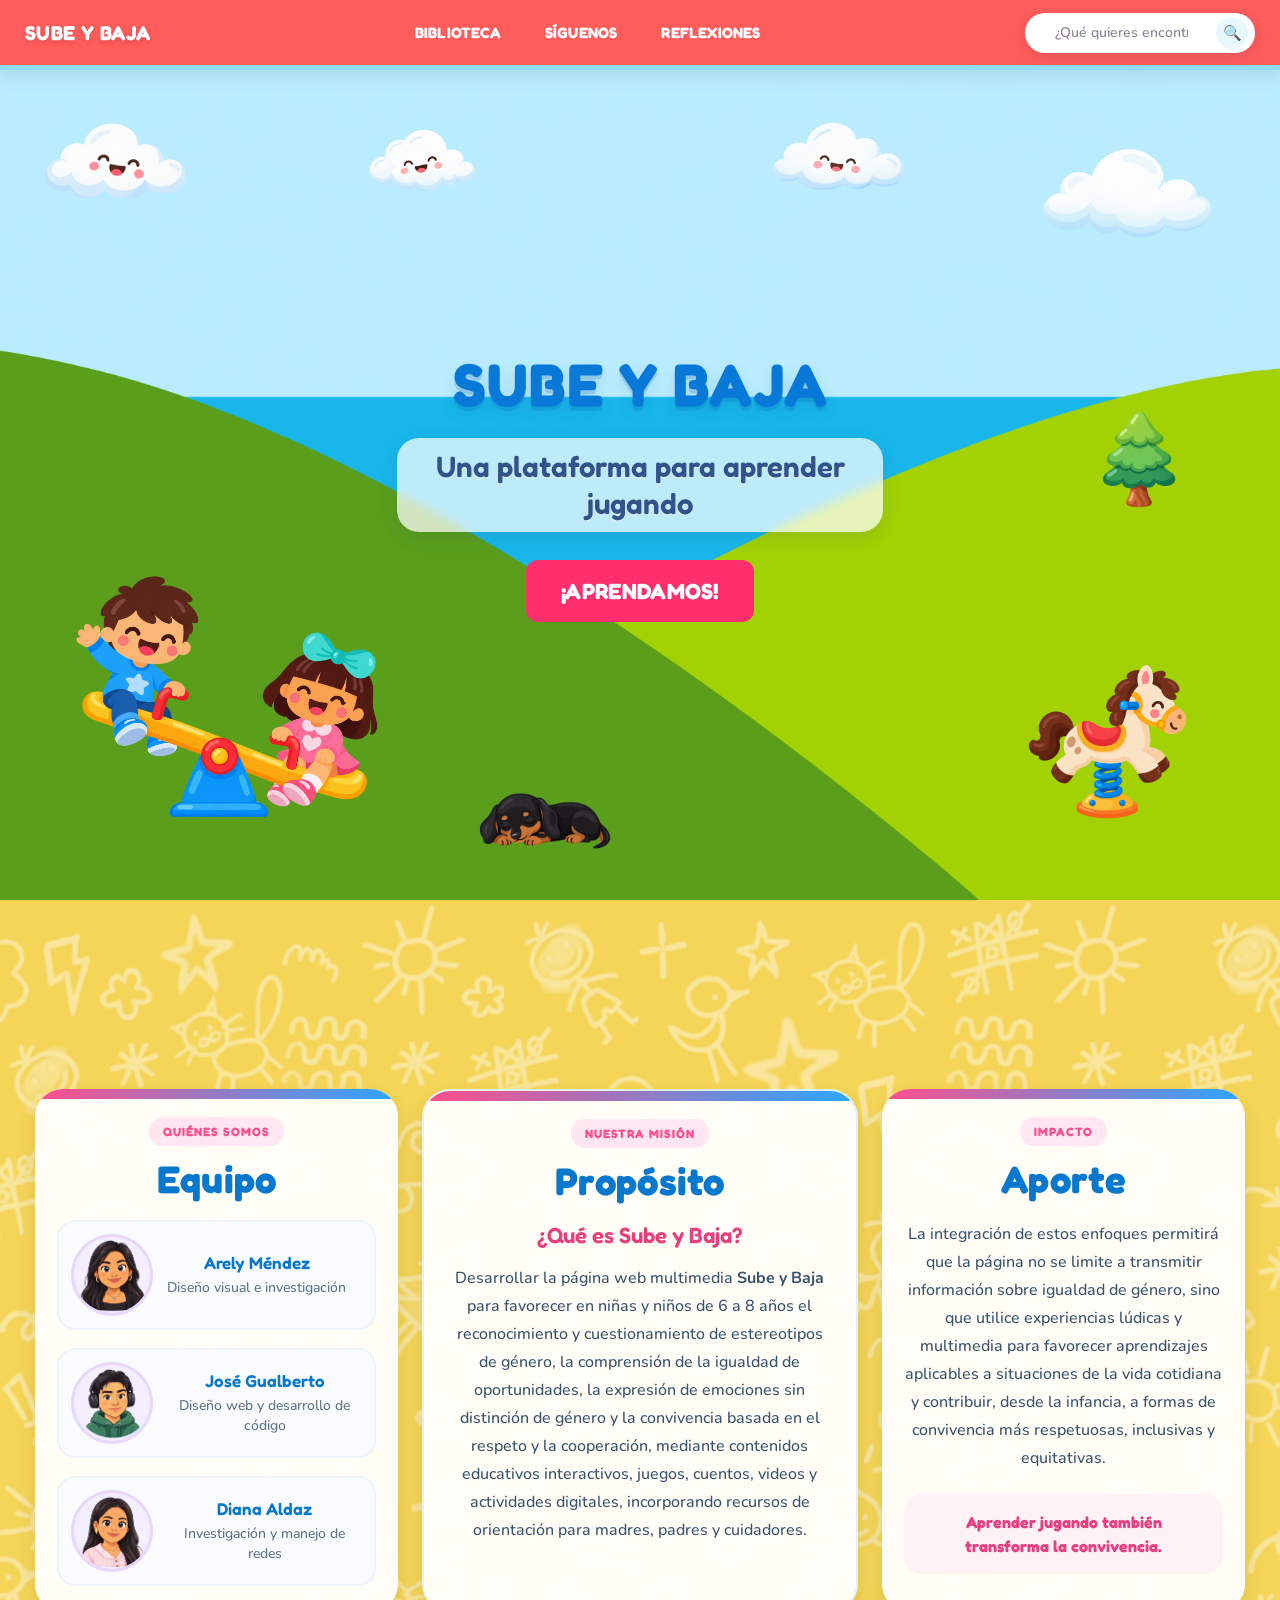
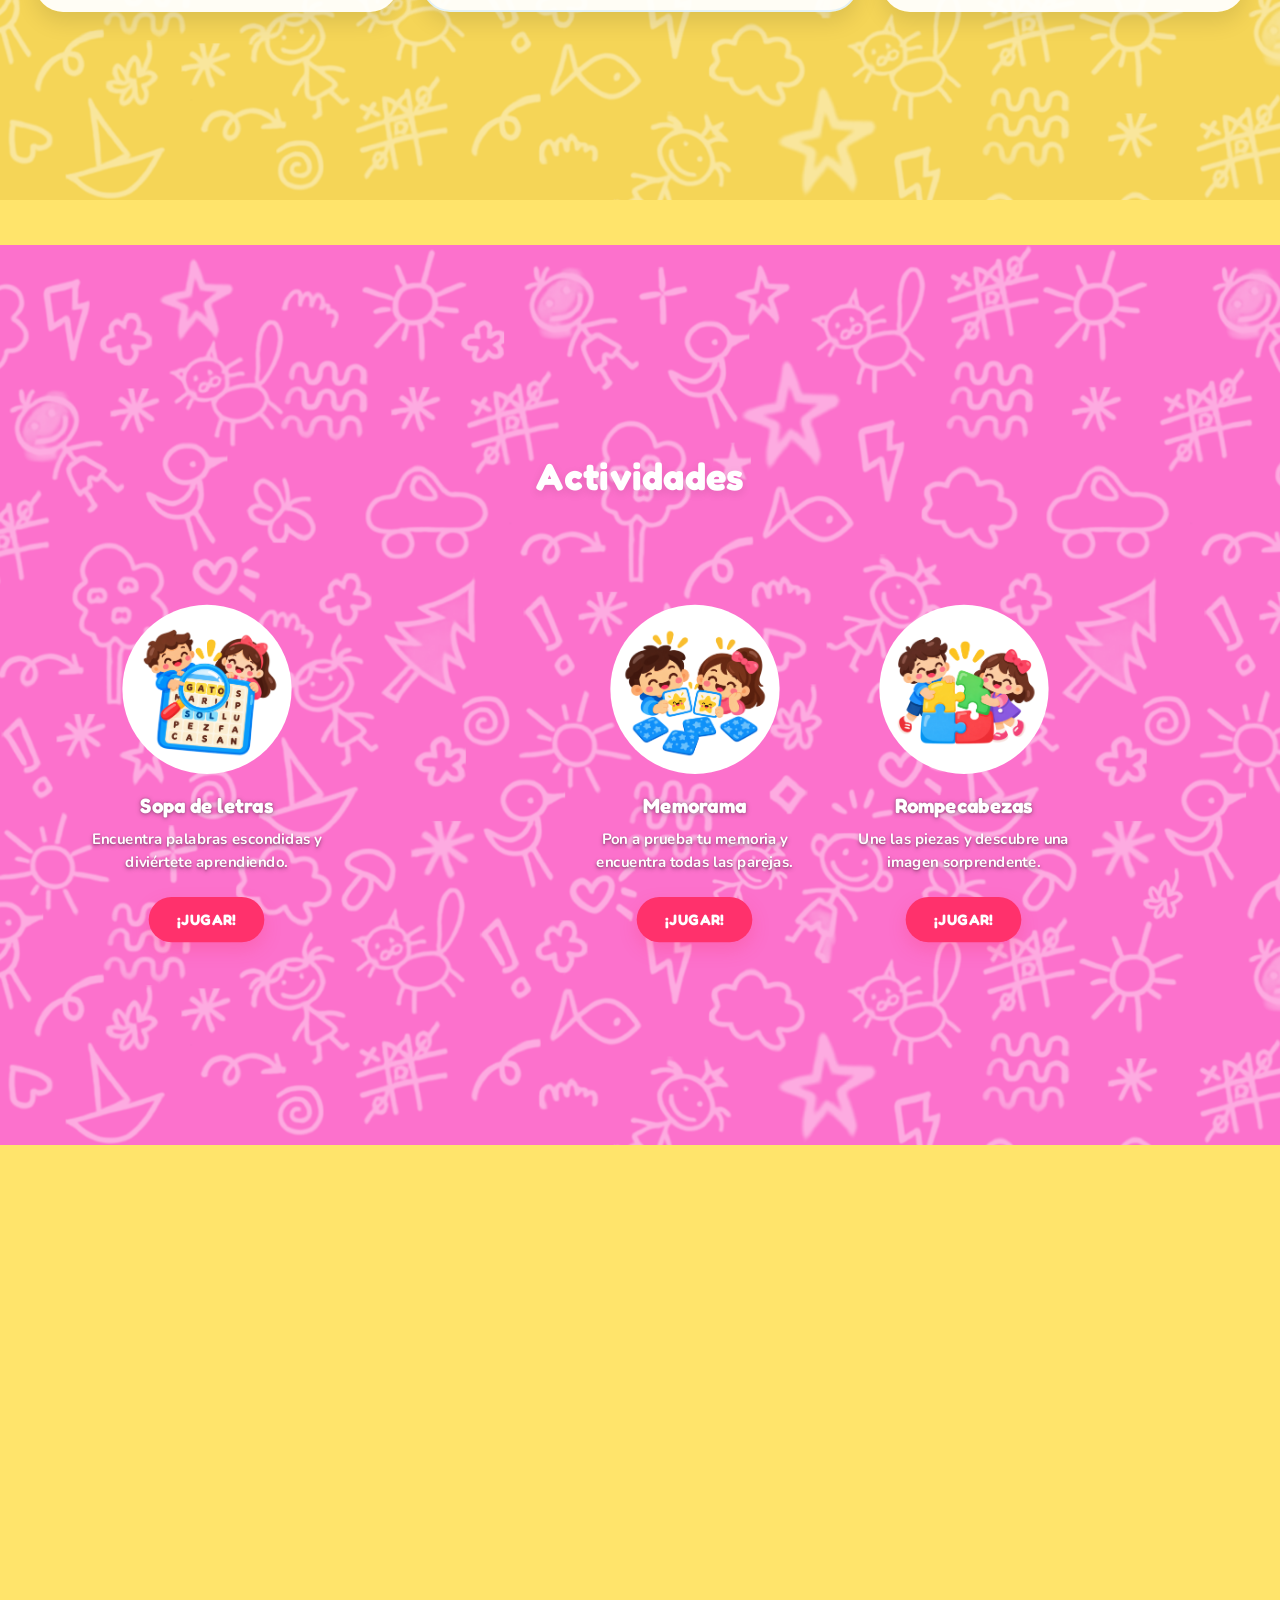
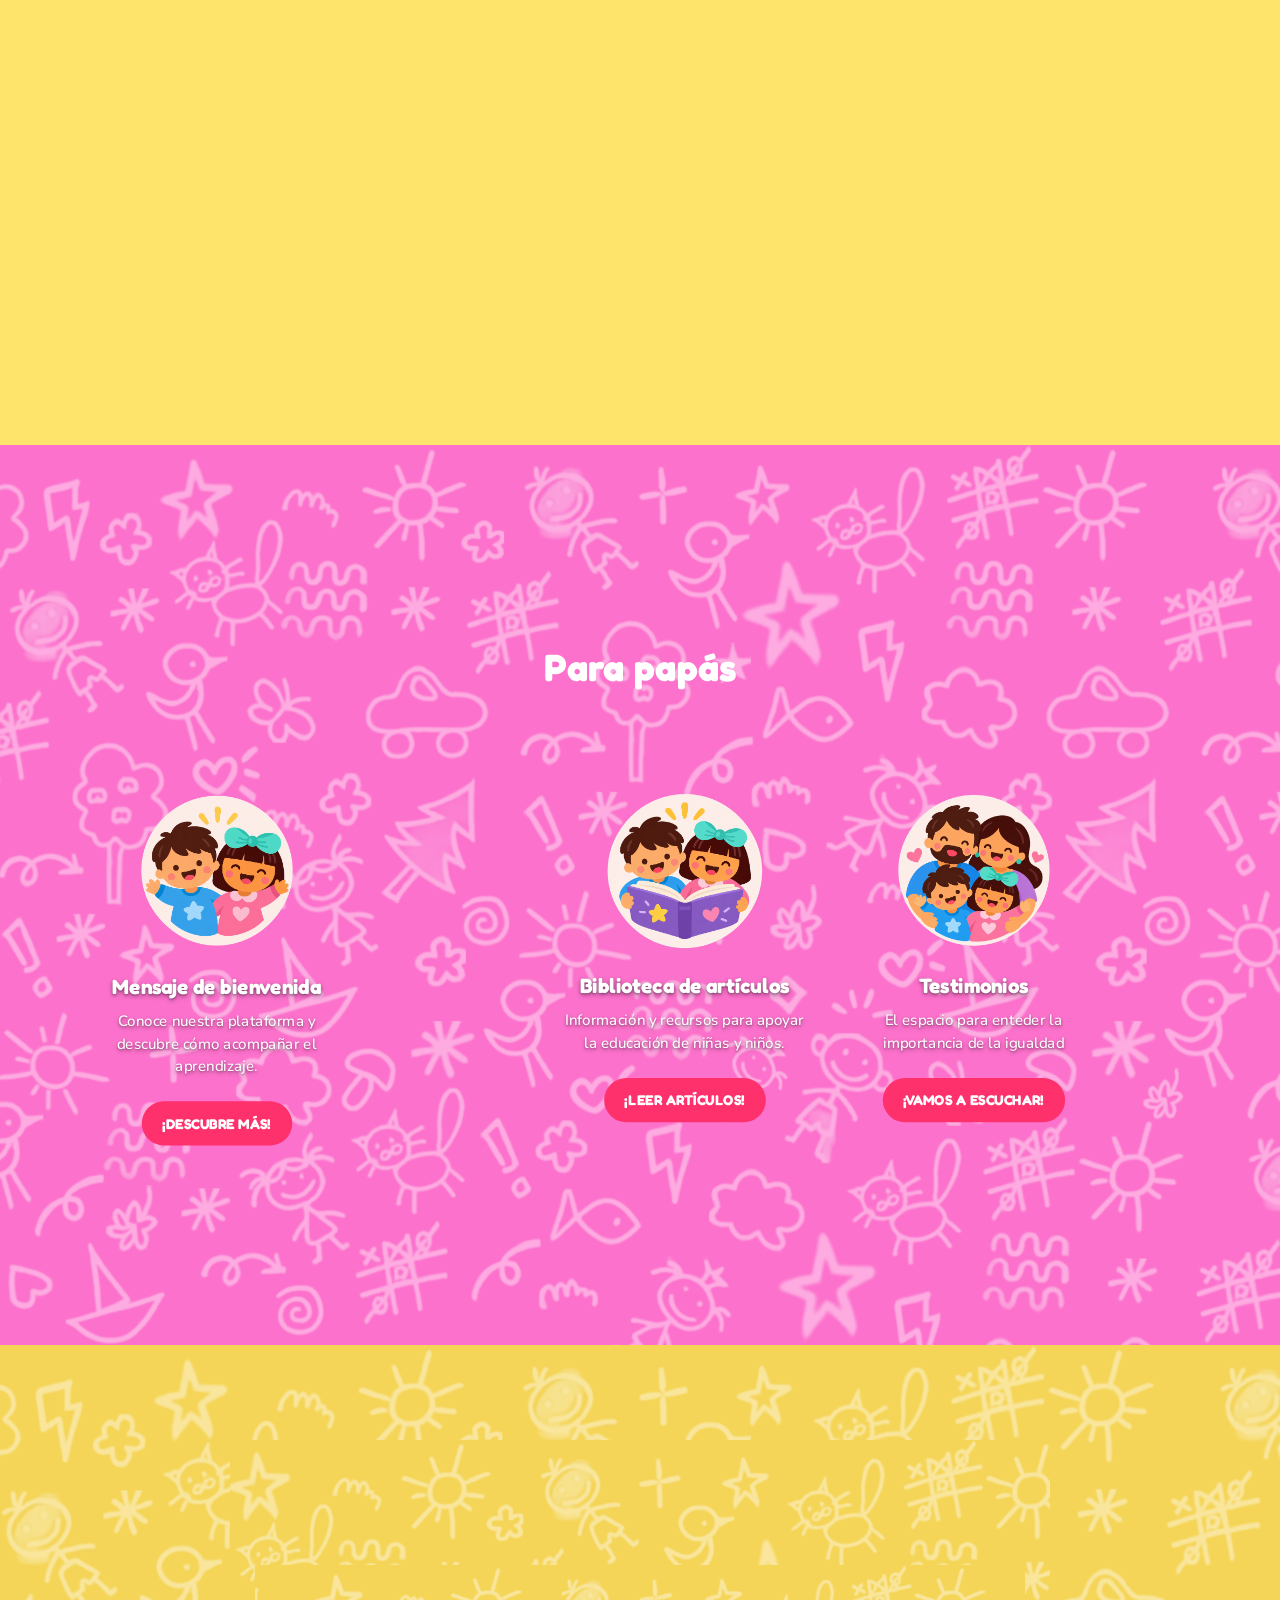
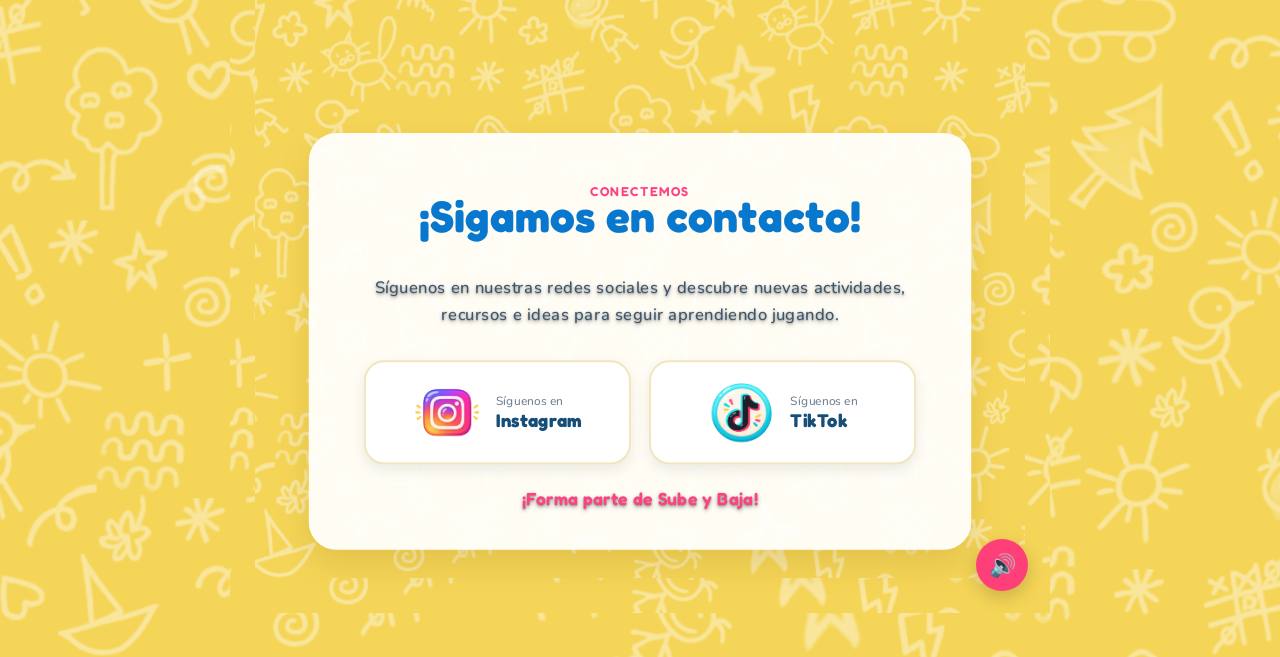
==== commit 72f2b76b: "Corregir imágenes y optimizar móvil" ====
--- a/index.html
+++ b/index.html
@@ -309,7 +309,7 @@
             <a href="paginas/memorama.html"
                class="actividad-imagen-enlace">
 
-                <img src="imagenes/Memorama.png"
+                <img src="imagenes/memorama.png"
                      alt="Jugar memorama">
 
             </a>
@@ -620,4 +620,3 @@
 <script src="musica.js"></script>
 
 </body>
-</html>
--- a/estilo.css
+++ b/estilo.css
@@ -3856,3 +3856,95 @@
     }
 
 }
+/* =========================================
+   INTERACCIONES TÁCTILES
+========================================= */
+
+@media (max-width: 768px) {
+
+    /* PERRITO DESPIERTA AL TOCARLO */
+
+    .inicio
+    .perrito-interactivo.perrito-tocado
+    .perrito-dormido-img {
+
+        opacity: 0;
+    }
+
+
+    .inicio
+    .perrito-interactivo.perrito-tocado
+    .perrito-despierto-img {
+
+        opacity: 1;
+
+        transform:
+            scale(0.90)
+            translateY(0);
+    }
+
+
+    /* NIÑOS / SUBE Y BAJA */
+
+    .inicio
+    .subeybaja-preview.subeybaja-tocado {
+
+        animation:
+            balanceo-sube
+            0.65s
+            ease-in-out
+            2
+            alternate !important;
+    }
+
+}
+/* =========================================
+   OPTIMIZACIÓN DE RENDIMIENTO MÓVIL
+========================================= */
+
+@media (max-width: 768px) {
+
+    /* Elementos que se mueven constantemente */
+
+    .inicio .nube,
+    .inicio .caballito-animado,
+    .inicio .pino-animado,
+    .inicio .subeybaja-preview,
+    .inicio .perrito-interactivo {
+
+        will-change: transform;
+
+        backface-visibility: hidden;
+
+        -webkit-backface-visibility: hidden;
+    }
+
+
+    /* El blur en vivo puede ser pesado
+       para algunos celulares */
+
+    .inicio p {
+
+        backdrop-filter: none !important;
+
+        -webkit-backdrop-filter:
+            none !important;
+    }
+
+
+    /* El navegador no necesita dibujar
+       completamente secciones muy lejanas */
+
+    .seccion-2,
+    .seccion-3,
+    .seccion-4,
+    .seccion-5,
+    .seccion-6 {
+
+        content-visibility: auto;
+
+        contain-intrinsic-size:
+            700px;
+    }
+
+}
